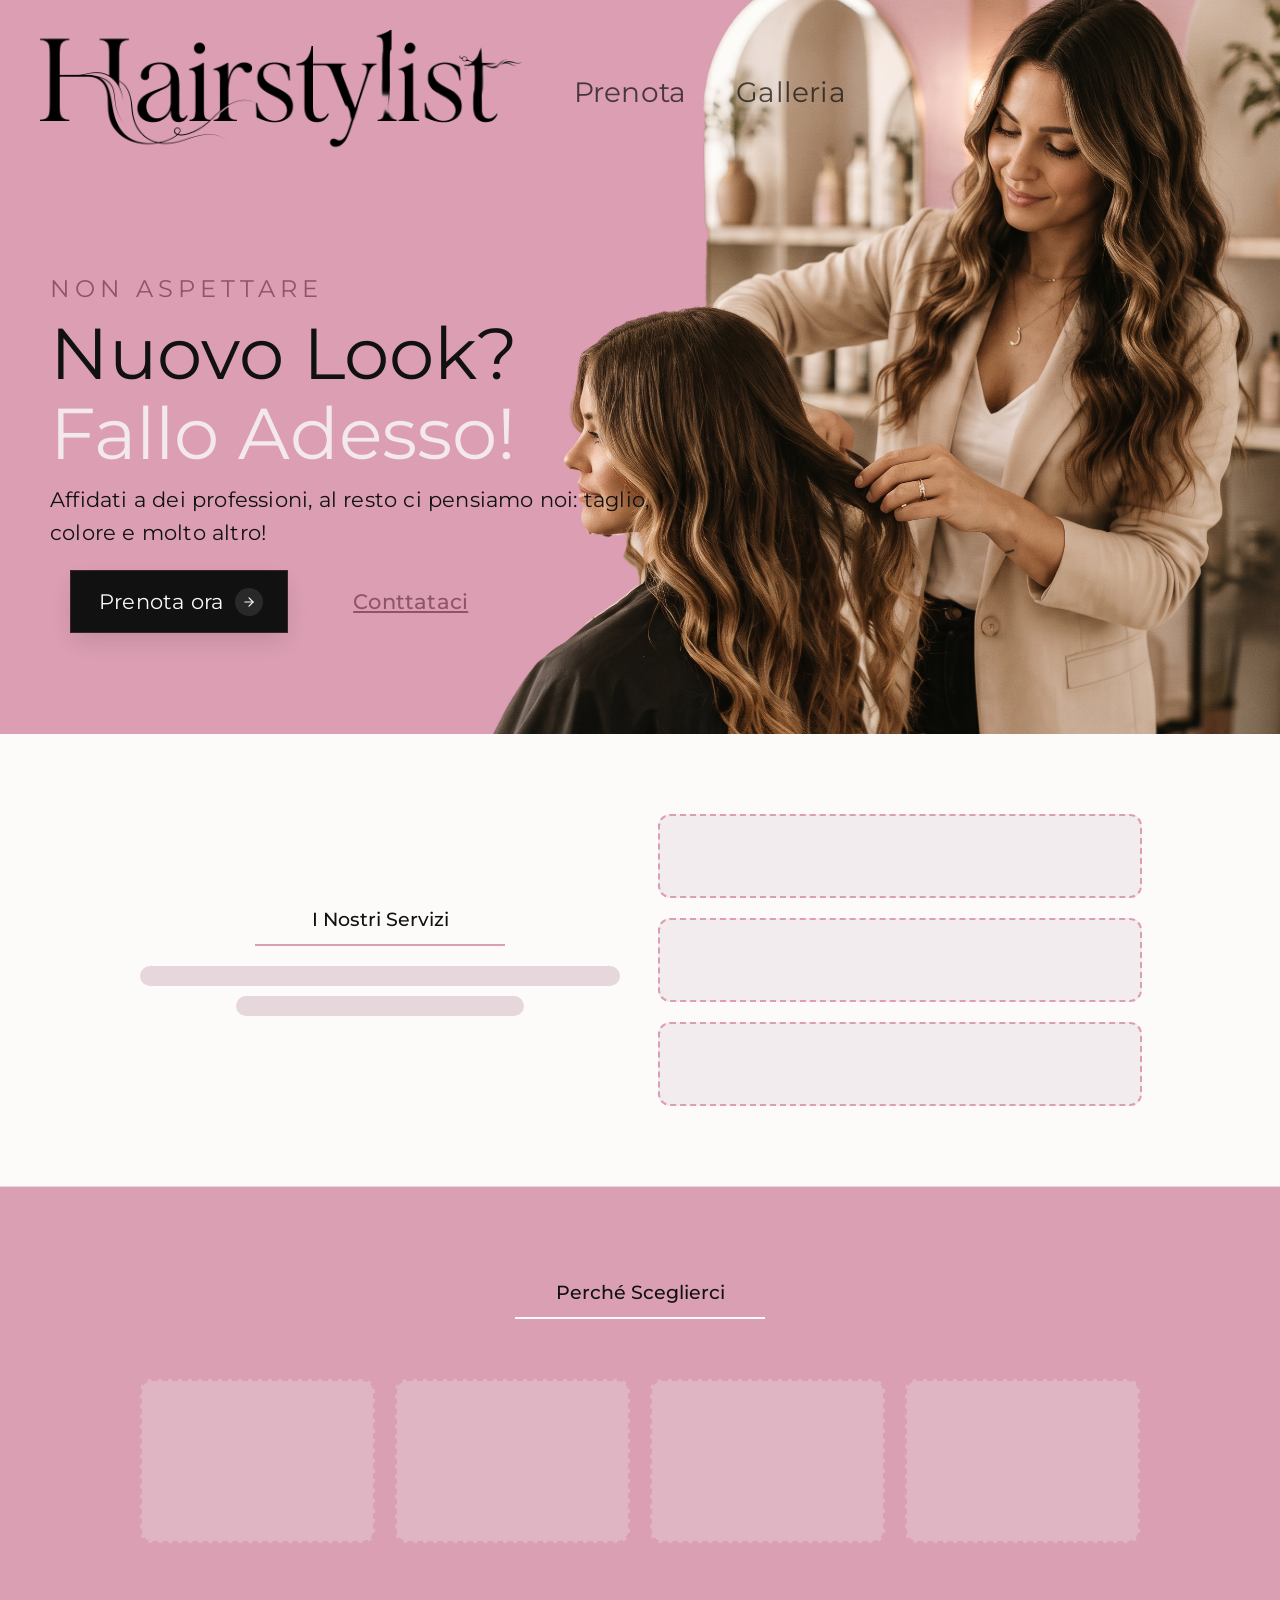
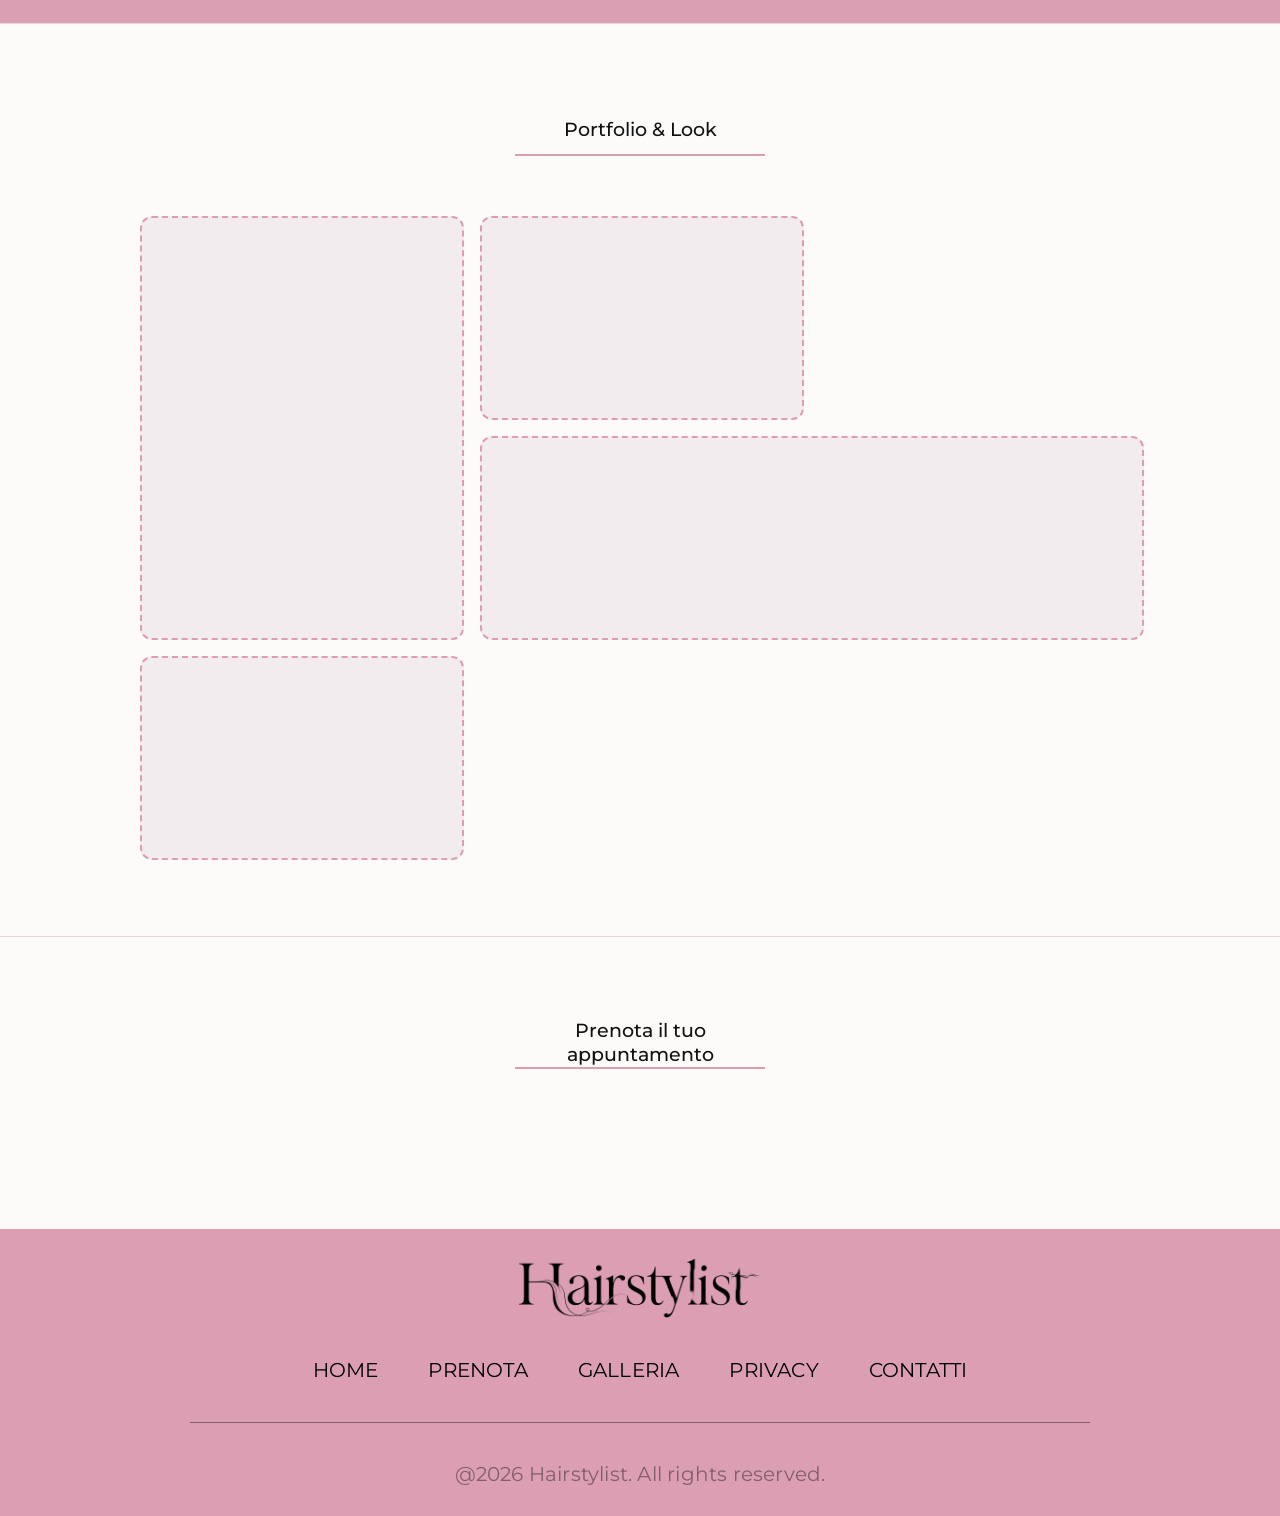
==== index.html @ df209870 "first commit" ====
<!doctype html>
<html lang="en">

<head>
  <meta charset="UTF-8" />
  <meta name="viewport" content="width=device-width, initial-scale=1.0" />

  <link rel="stylesheet" href="/css/base.css" />
  <link rel="stylesheet" href="/css/shared.css" />
  <link rel="stylesheet" href="/css/home.css" />

  <style>
    @import url("https://fonts.googleapis.com/css2?family=Montserrat:ital,wght@0,100..900;1,100..900&display=swap");
  </style>

  <script src="/script/components-loader.js"></script>
  <script src="/script/base.js"></script>

  <title>Haristylist - Home</title>
</head>

<body class="flex column">
  <div id="navbar"></div>

  <div class="flex column hero-image">
    <img src="/img/hero.png" alt="" />
  </div>

  <div class="flex row hero">
    <div class="flex column left">
      <h6>NON ASPETTARE</h6>
      <h1>Nuovo Look?</br><span>Fallo Adesso!</span></h1>
      <p>Affidati a dei professioni, al resto ci pensiamo noi: taglio, colore e molto altro!</p>
      <div class="flex row btn-container">
        <a href="#prenota" class="cta-btn-fancy">
          <p class="white">Prenota ora</p>
          <div class="cta-icon-wrapper">
            <svg class="cta-arrow" viewBox="0 0 24 24" fill="none" stroke="currentColor" stroke-width="2"
              stroke-linecap="round" stroke-linejoin="round">
              <line x1="5" y1="12" x2="19" y2="12"></line>
              <polyline points="12 5 19 12 12 19"></polyline>
            </svg>
          </div>
        </a>
        <a href="#contatti" class="cta-btn-secondary">
          <p class="bold soft">Conttataci</p>
        </a>
      </div>
    </div>
  </div>

  <!-- SKELETON 1: Sezione Servizi (Testo a destra, Listino a sinistra) -->
<div class="skeleton-section bg-avorio flex column">
  <div class="skeleton-container flex wrap">
    <div class="skeleton-col flex column">
      <div class="skeleton-item title-ph center">I Nostri Servizi</div>
      <div class="skeleton-item text-ph"></div>
      <div class="skeleton-item text-ph short"></div>
    </div>
    <div class="skeleton-col flex column gap-20">
      <div class="skeleton-item box-ph"></div>
      <div class="skeleton-item box-ph"></div>
      <div class="skeleton-item box-ph"></div>
    </div>
  </div>
</div>

<!-- SKELETON 2: Sezione Punti di Forza (4 Card) -->
<div class="skeleton-section bg-rosa flex column">
  <div class="skeleton-item title-ph center" style="border-bottom: 2px solid #fcfbfa;">Perché Sceglierci</div>
  <div class="skeleton-container grid-4">
    <div class="skeleton-item card-ph"></div>
    <div class="skeleton-item card-ph"></div>
    <div class="skeleton-item card-ph"></div>
    <div class="skeleton-item card-ph"></div>
  </div>
</div>

<!-- SKELETON 3: Sezione Galleria (Griglia Immagini) -->
<div class="skeleton-section bg-avorio flex column">
  <div class="skeleton-item title-ph center">Portfolio & Look</div>
  <div class="skeleton-container gallery-grid">
    <div class="skeleton-item img-ph tall"></div>
    <div class="skeleton-item img-ph"></div>
    <div class="skeleton-item img-ph wide"></div>
    <div class="skeleton-item img-ph"></div>
  </div>
</div>

<!-- SEZIONE PRENOTAZIONE (Koalendar) -->
<div class="booking-section flex column" id="prenota">
  <div class="skeleton-item title-ph center">Prenota il tuo appuntamento</div>
  <div class="flex column koelendar">
    <!-- Koalendar Inline Embed Start -->
    <div id="inline-widget-incontra-libe"></div>
    <script>window.Koalendar = window.Koalendar || function () { (Koalendar.props = Koalendar.props || []).push(arguments) };</script>
    <script async src="https://koalendar.com/assets/widget.js"></script>
    <script>Koalendar('inline', { "url": "https://koalendar.com/e/incontra-libe", "selector": "#inline-widget-incontra-libe" });</script>
    <!-- Koalendar Inline Embed End -->
  </div>
</div>


  <div id="footer"></div>
</body>

</html>
---- css/base.css ----
/* ==========================================================================
   Typography & Base Element Styles
   ========================================================================== */

h1 {
  font-family: 'Montserrat', sans-serif;
  font-style: normal;
  font-weight: 400;
  font-size: 72px;
  line-height: 80px;
  color: #111111;
}

h2 {
  font-family: 'Montserrat', sans-serif;
  font-style: normal;
  font-weight: 400;
  font-size: 20px;
  line-height: 23px;
  letter-spacing: 0.2px;
  text-align: center;
}

h2.transparent {
  color: rgba(0, 0, 0, 0.4);
}

h5 {
  font-family: 'Montserrat', sans-serif;
  font-style: normal;
  font-weight: 400;
  font-size: 28px;
  line-height: 33px;
  letter-spacing: 0.2px;
  color: #111111bb;
}

h6 {
  font-family: 'Montserrat', sans-serif;
  font-style: normal;
  font-weight: 400;
  font-size: 24px;
  line-height: 28px;
  letter-spacing: 5px;
  color: #8e5568;
}

p {
  font-family: 'Montserrat', sans-serif;
  font-style: normal;
  font-weight: 400;
  font-size: 21px;
  line-height: 160%;
  letter-spacing: 0.2px;
  color: #111111;
}

p.white {
  color: #fcfbfa;
}

p.bold {
  font-weight: 500;
  text-indent: 15px;
}

p.soft {
  color: #8e5568;
}

a {
  text-decoration: none;
  padding: 0;
  margin: 0;
}

a,
a:visited,
a:hover,
a:active {
  color: inherit;
}
---- css/shared.css ----
/* ==========================================================================
   Global Reset & Layout Primitives
   ========================================================================== */

* {
  margin: 0;
  padding: 0;
}

html {
  scroll-behavior: smooth;
}

html,
body {
  overflow-x: hidden;
}

.flex {
  display: flex;
  align-items: center;
  justify-content: center;
}

.row {
  flex-direction: row;
}

.column {
  flex-direction: column;
}

/* ==========================================================================
   Buttons & Call to Action
   ========================================================================== */

.cta-btn-fancy {
  display: inline-flex;
  align-items: center;
  gap: 12px;
  background-color: #111111;
  color: #fcfbfa;
  padding: 14px 24px 14px 28px;
  text-decoration: none;
  font-family: 'Plus Jakarta Sans', sans-serif;
  font-size: 0.95rem;
  font-weight: 500;
  letter-spacing: -0.01em;
  box-shadow: 0 10px 25px -5px rgba(17, 17, 17, 0.15);
  transition: all 0.35s cubic-bezier(0.16, 1, 0.3, 1);
  border: 1px solid rgba(142, 85, 104, 0.3);
  position: relative;
  overflow: hidden;
}

.cta-btn-fancy:hover {
  background-color: #8e5568;
  border-color: #8e5568;
  transform: translateY(-2px);
  box-shadow: 0 14px 30px -5px rgba(142, 85, 104, 0.3);
  color: #ffffff;
}

.cta-icon-wrapper {
  width: 28px;
  height: 28px;
  background-color: rgba(255, 255, 255, 0.1);
  border-radius: 50%;
  display: flex;
  align-items: center;
  justify-content: center;
  transition: transform 0.3s ease;
}

.cta-arrow {
  width: 14px;
  height: 14px;
  stroke: currentColor;
  transition: transform 0.3s ease;
}

.cta-btn-fancy:hover .cta-icon-wrapper {
  background-color: rgba(255, 255, 255, 0.2);
  transform: translateX(3px);
}

.cta-btn-secondary {
  text-decoration: underline #8e5568;
}

/* ==========================================================================
   Navbar
   ========================================================================== */

#navbar {
  width: 100%;
  padding: 30px 40px;
  box-sizing: border-box;

  div {
    justify-content: flex-start;
    gap: 50px;

    a {
      gap: 30px;
    }

    .logo:hover {
      animation: none;
      opacity: 1;
    }

    a:hover {
      animation: nav-lift 0.4s ease;
      opacity: 0.6;
    }

    img {
      height: 120px;
    }
  }
}

/* ==========================================================================
   Footer
   ========================================================================== */

#footer {
  width: 100%;
  padding: 30px 40px;
  box-sizing: border-box;

  .line {
    width: 900px;
    height: 1px;
    background: rgba(0, 0, 0, 0.4);
  }

  div {
    gap: 40px;

    img {
      height: 60px;
    }
  }

  div div {
    gap: 50px;
  }
}

/* ==========================================================================
   Responsive Styles for Navbar & Footer
   ========================================================================== */

@media (max-width: 1024px) {
  #navbar {
    padding: 24px 28px;
  }

  #footer {
    padding: 24px 28px;

    .line {
      width: min(900px, 100%);
    }
  }
}

@media (max-width: 700px) {
  #navbar {
    padding: 20px;

    .logo {
      font-size: 36px;
      line-height: 42px;
    }

    img {
      width: 26px;
      height: 26px;
    }
  }

  #footer {
    padding: 20px;
    gap: 24px;

    div {
      gap: 16px;
      flex-wrap: wrap;
    }

    div div {
      gap: 16px;
      flex-wrap: wrap;
    }

    h2 {
      font-size: 14px;
      line-height: 18px;
    }
  }
}

/* ==========================================================================
   Side Menu Drawer
   ========================================================================== */

.site-navbar {
  width: 100%;
}

.navbar-spacer {
  width: 30px;
  height: 30px;
  display: block;
}

.menu-button {
  width: 30px;
  height: 30px;
  padding: 0;
  border: 0;
  background: transparent;
  display: flex;
  align-items: center;
  justify-content: center;
  cursor: pointer;
}

.menu-icon {
  width: 30px;
  height: 30px;
  display: block;
}

#menu-overlay {
  position: fixed;
  inset: 0;
  z-index: 1000;
  background: rgba(0, 0, 0, 0.08);
  opacity: 0;
  visibility: hidden;
  pointer-events: none;
  transition:
    opacity 0.28s ease,
    visibility 0.28s ease;
}

#menu-overlay.open {
  opacity: 1;
  visibility: visible;
  pointer-events: auto;
}

#side-menu {
  position: fixed;
  top: 0;
  left: 0;
  z-index: 1001;

  width: 270px;
  height: 100vh;
  box-sizing: border-box;
  padding: 26px 30px 30px;

  background: #ffffff;
  border-right: 1px solid rgba(0, 0, 0, 0.18);

  display: flex;
  flex-direction: column;

  transform: translateX(-100%);
  transition: transform 0.3s ease;
}

#side-menu.open {
  transform: translateX(0);
}

.side-menu-header {
  display: flex;
  align-items: center;
  justify-content: space-between;
  margin-bottom: 24px;

  font-family: "SansSerif";
  font-size: 22px;
  line-height: 28px;
  color: #000000;
}

#menu-close {
  width: 30px;
  height: 30px;
  padding: 0;
  border: 0;
  background: transparent;
  display: flex;
  align-items: center;
  justify-content: center;
  cursor: pointer;

  font-family: Arial, sans-serif;
  font-size: 30px;
  font-weight: 300;
  line-height: 30px;
  color: rgba(0, 0, 0, 0.65);
}

.side-menu-links {
  display: flex;
  flex-direction: column;
}

.side-menu-links a {
  display: block;
  padding: 13px 0;
  border-top: 1px solid rgba(0, 0, 0, 0.14);

  font-family: "SansSerif";
  font-size: 18px;
  line-height: 26px;
  color: #000000;
}

.side-menu-links a:last-child {
  border-bottom: 1px solid rgba(0, 0, 0, 0.14);
}

.side-menu-links a:hover {
  opacity: 0.6;
}

.side-menu-social {
  margin-top: auto;
  display: flex;
  align-items: center;
  gap: 18px;
}

.side-menu-social a {
  display: flex;
  align-items: center;
  justify-content: center;

  width: 22px;
  height: 22px;

  font-family: Arial, sans-serif;
  font-size: 20px;
  line-height: 22px;
  color: rgba(0, 0, 0, 0.65);
}

.side-menu-social a:hover {
  color: #000000;
}

body.menu-open {
  overflow: hidden;
}

@media (max-width: 700px) {
  #side-menu {
    width: 82vw;
    max-width: 320px;
    padding: 24px 20px 22px;
  }

  .side-menu-header {
    font-size: 21px;
    margin-bottom: 22px;
  }

  .side-menu-links a {
    padding: 12px 0;
    font-size: 17px;
  }
}

@media (max-width: 420px) {
  #side-menu {
    width: 88vw;
  }
}

/* ==========================================================================
   Animations
   ========================================================================== */

@keyframes nav-lift {
  0% {
    transform: translateY(0);
  }

  50% {
    transform: translateY(-3px);
  }

  100% {
    transform: translateY(0);
  }
}
---- css/home.css ----
/* ==========================================================================
   Home Page Styles
   ========================================================================== */

body {
  background-color: #db9eb3;
}

/* --- Hero Section --- */
.hero {
  width: 100%;
  height: 550px;
  max-width: 1400px;
  justify-content: flex-start;
  padding: 0 50px;
  box-sizing: border-box;
}

.hero .left {
  align-items: flex-start;
  max-width: 600px;
  gap: 10px;

  span {
    color: #f3e8ec;
  }
}

.hero .btn-container {
  padding: 10px 20px;
  gap: 50px;
}

.hero-image {
  height: 800px;
  width: 100%;
  position: absolute;
  left: 120px;
  top: 0;
  z-index: -2;

  img {
    position: absolute;
    top: 0;
    right: 0;
    height: 100%;
    object-fit: cover;
    overflow: hidden;
  }
}

/* --- Utilities & Section Backgrounds --- */
.wrap {
  flex-wrap: wrap;
}

.gap-20 {
  gap: 20px;
}

.center {
  text-align: center;
  margin: 0 auto;
}

.bg-avorio {
  background-color: #fcfbfa;
}

.bg-rosa {
  background-color: rgba(219, 158, 179, 0.15);
}

/* --- Skeleton Wireframe / Placeholders --- */
.skeleton-section {
  width: 100%;
  padding: 80px 20px;
  border-bottom: 1px solid #e6d7dc;
}

.skeleton-container {
  width: 100%;
  max-width: 1000px;
  gap: 40px;
}

.skeleton-col {
  flex: 1;
  min-width: 300px;
}

.grid-4 {
  display: grid;
  grid-template-columns: repeat(auto-fit, minmax(200px, 1fr));
  gap: 20px;
  width: 100%;
  margin-top: 40px;
}

.gallery-grid {
  display: grid;
  grid-template-columns: repeat(3, 1fr);
  grid-auto-rows: 200px;
  gap: 20px;
  width: 100%;
  margin-top: 40px;
}

.skeleton-item {
  background-color: rgba(230, 215, 220, 0.4);
  border: 2px dashed #db9eb3;
  border-radius: 12px;
  color: #8e5568;
  font-family: 'Montserrat', sans-serif;
  font-weight: 500;
  display: flex;
  align-items: center;
  justify-content: center;
}

.title-ph {
  height: 50px;
  width: 250px;
  font-size: 1.2rem;
  background-color: transparent;
  border: none;
  border-bottom: 2px solid #db9eb3;
  border-radius: 0;
  justify-content: flex-start;
  margin-bottom: 20px;
  color: #111111;
}

.title-ph.center {
  justify-content: center;
}

.text-ph {
  height: 20px;
  width: 100%;
  margin-bottom: 10px;
  border: none;
  background-color: #e6d7dc;
}

.text-ph.short {
  width: 60%;
}

.box-ph {
  height: 80px;
  width: 100%;
  font-size: 1.1rem;
}

.card-ph {
  height: 160px;
  font-size: 1rem;
  flex-direction: column;
}

.img-ph {
  width: 100%;
  height: 100%;
}

.img-ph.tall {
  grid-row: span 2;
}

.img-ph.wide {
  grid-column: span 2;
}

/* --- Booking / Koalendar Section --- */
.booking-section {
  width: 100%;
  padding: 80px 20px 120px;
  background-color: #fcfbfa;
  gap: 20px;
}

.koelendar {
  max-width: 1000px;
  width: 100%;
}

#inline-widget-incontra-libe {
  width: 100%;

  iframe {
    box-shadow: 0 0 20px #11111111;
    border-radius: 12px;
  }
}
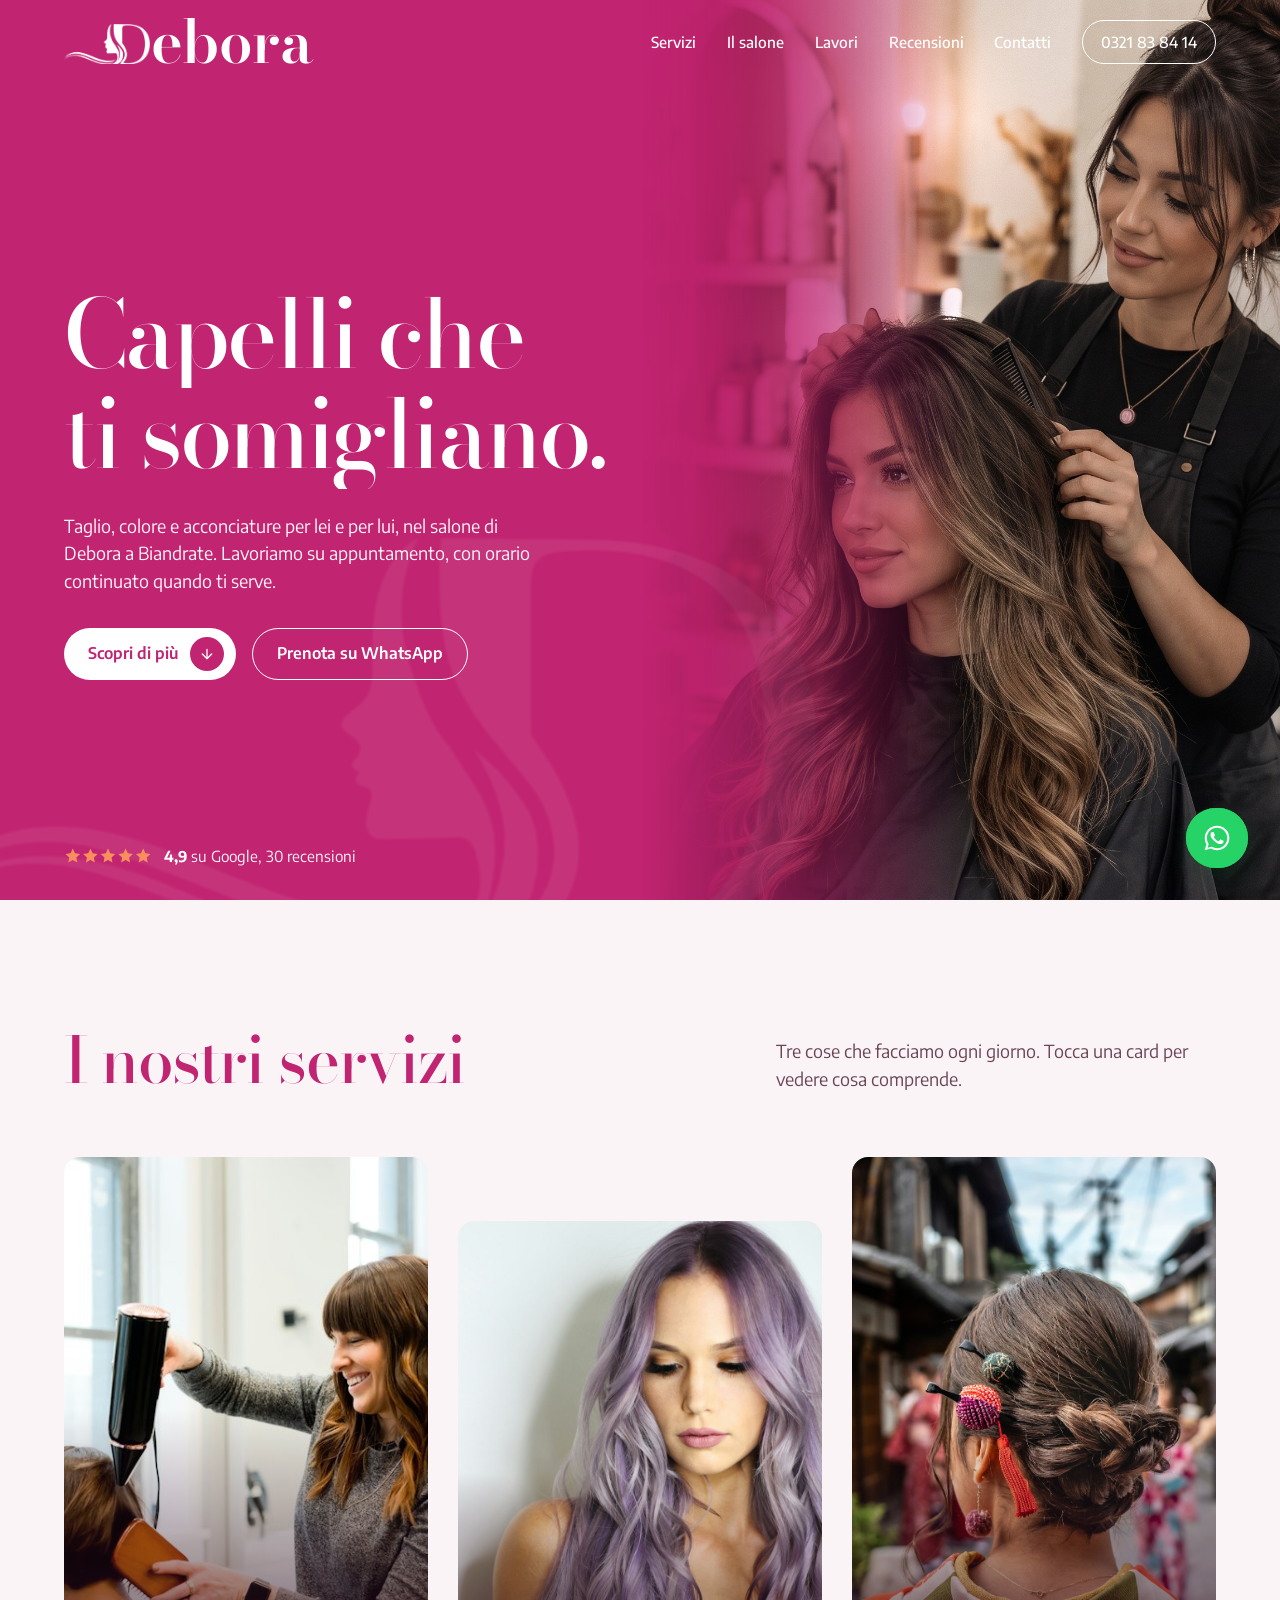
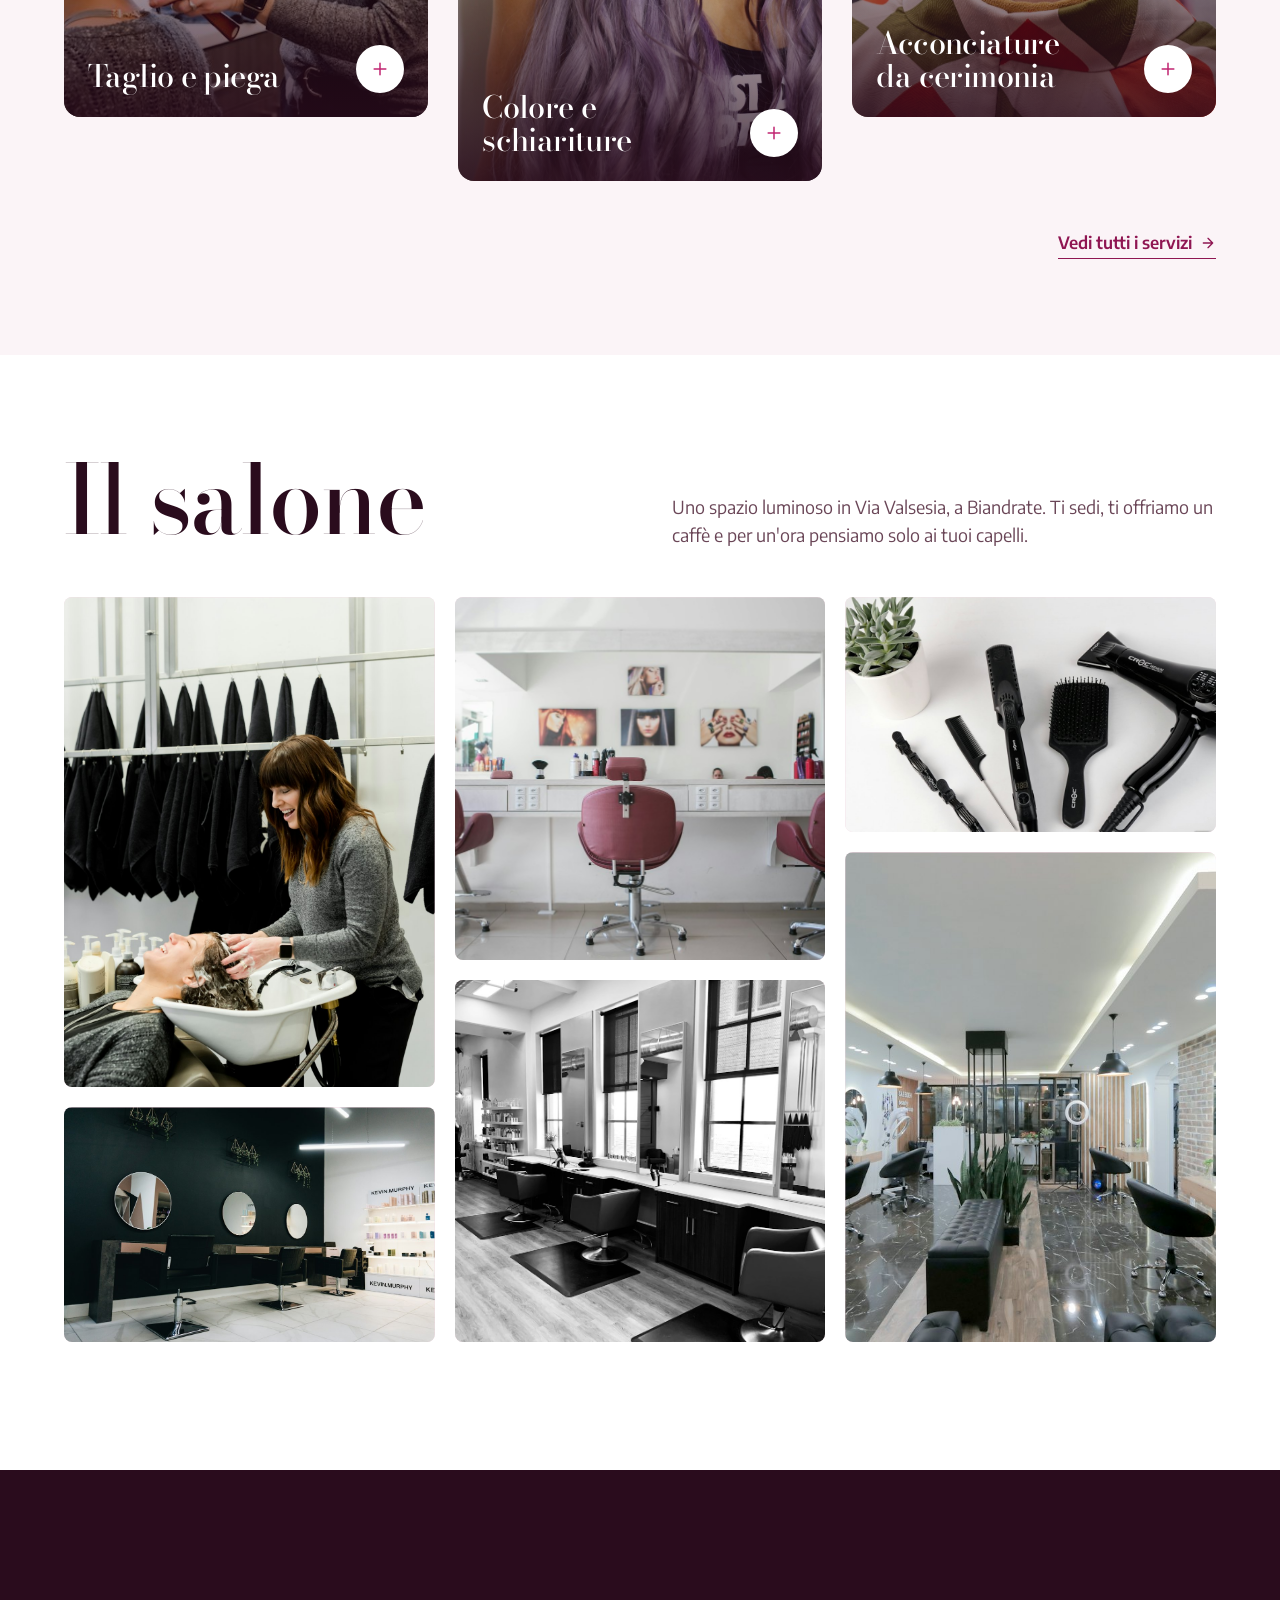
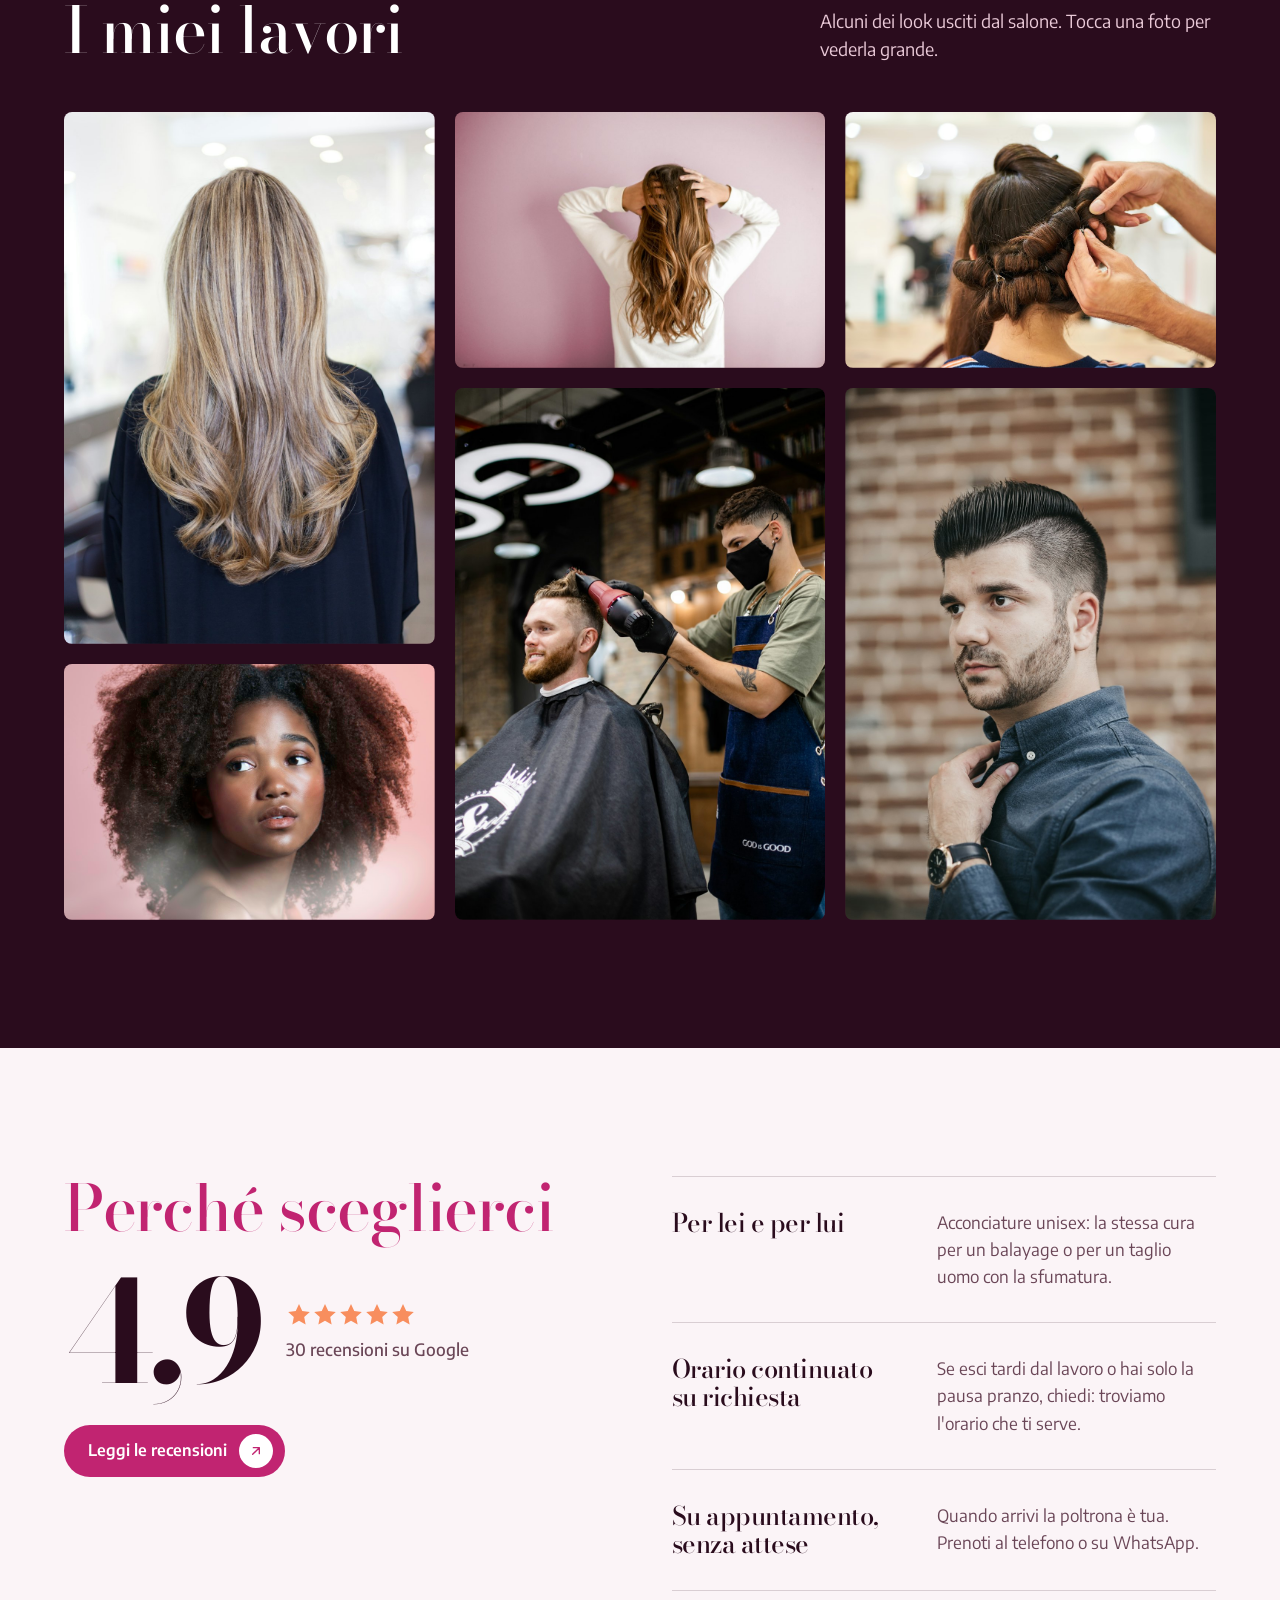
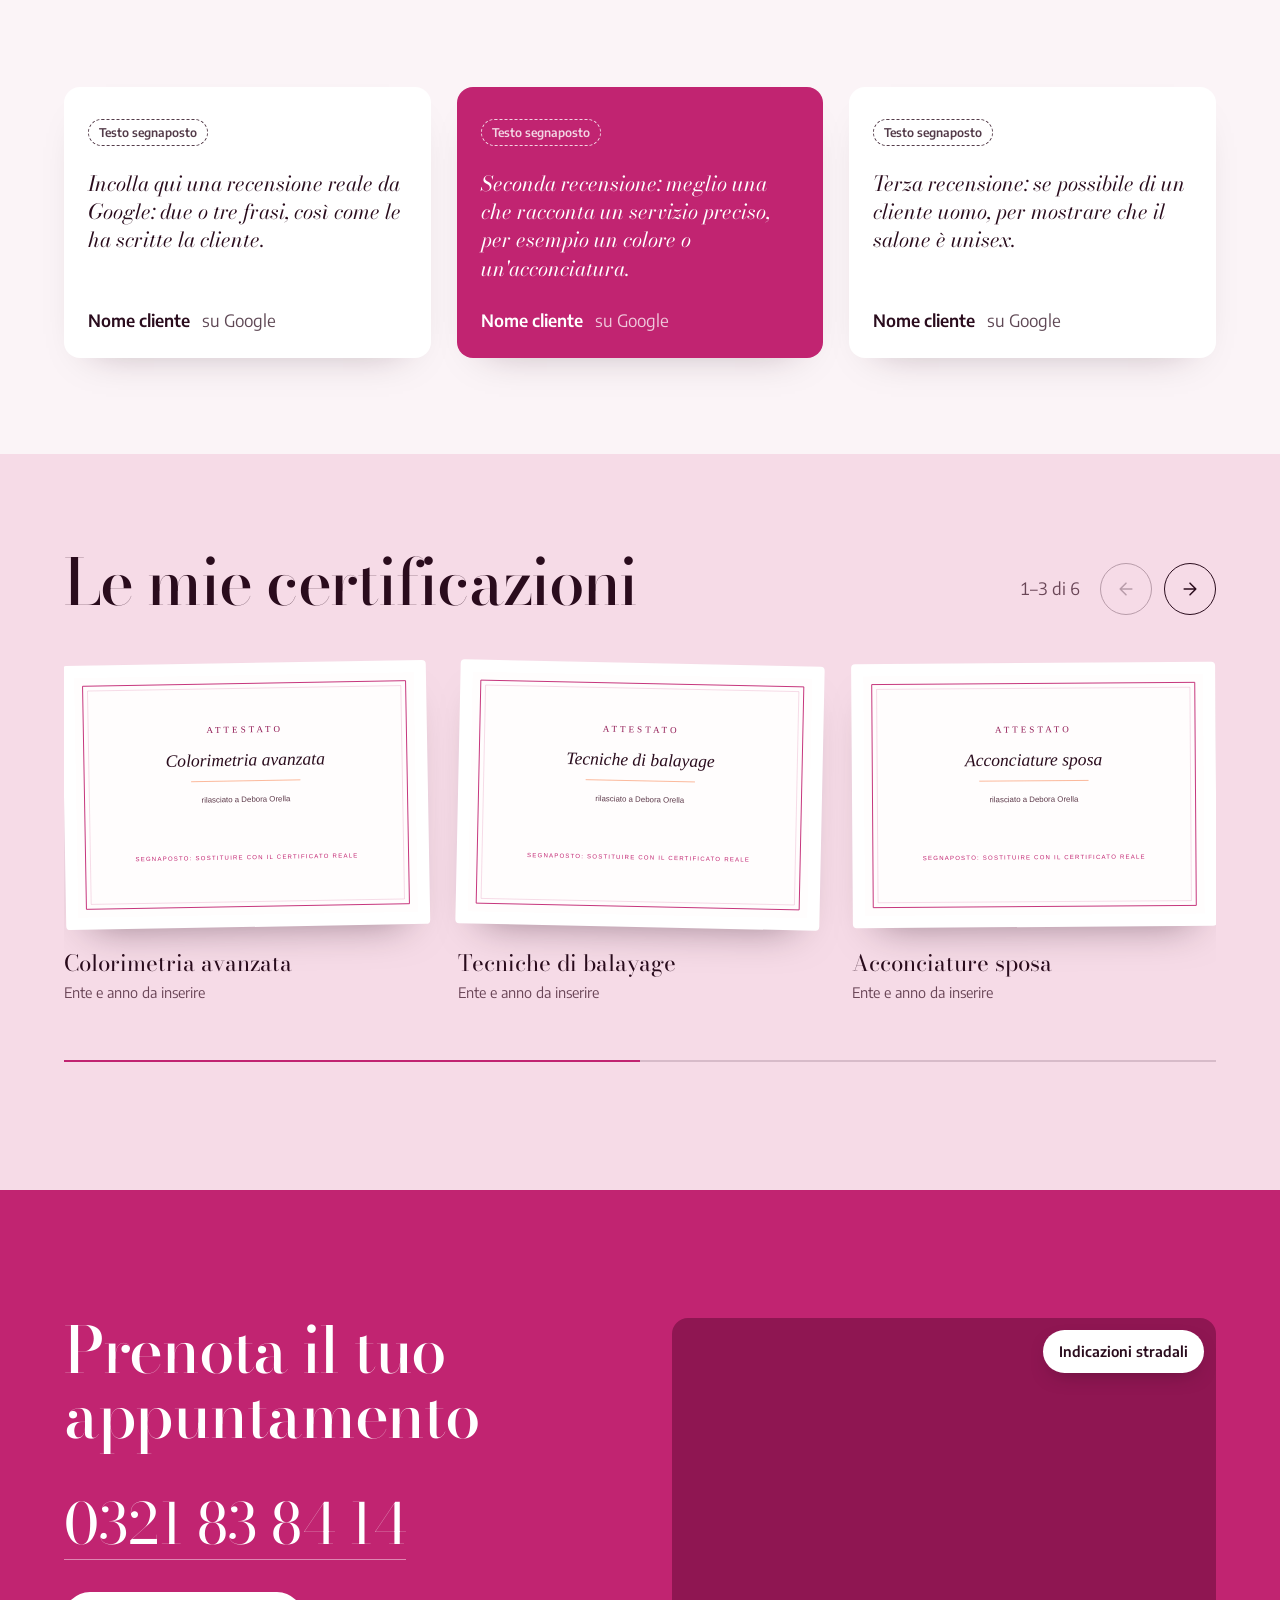
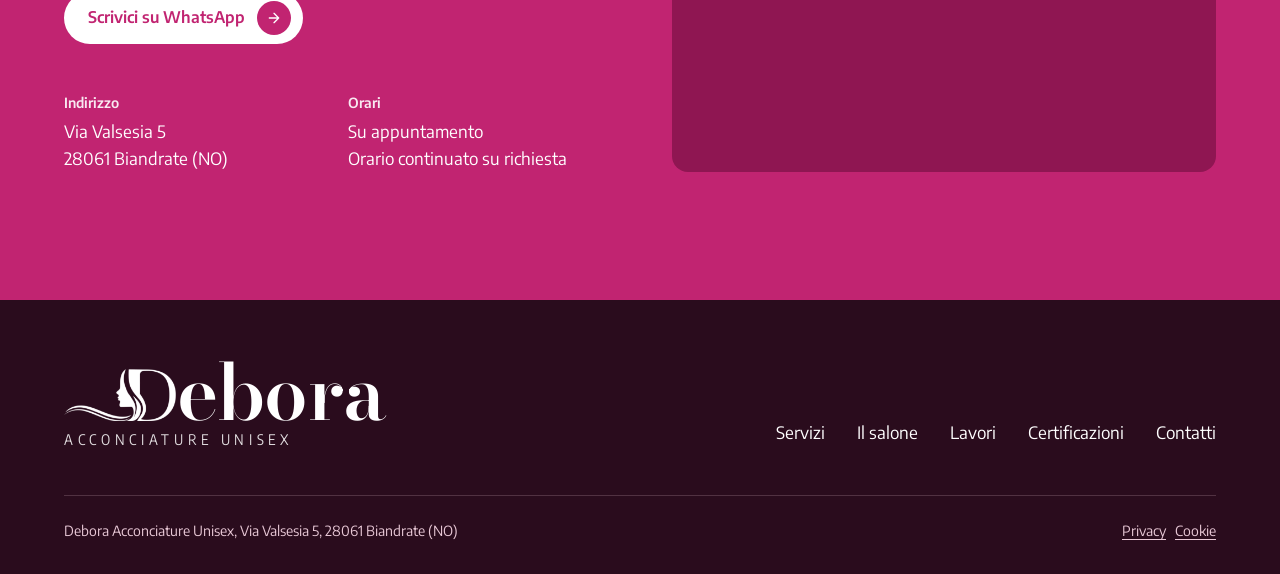
==== commit e195aab5: "1° versione design" ====
--- a/index.html
+++ b/index.html
@@ -1,107 +1,504 @@
 <!doctype html>
-<html lang="en">
+<html lang="it">
 
 <head>
   <meta charset="UTF-8" />
   <meta name="viewport" content="width=device-width, initial-scale=1.0" />
+  <title>Debora Acconciature Unisex, parrucchiera a Biandrate</title>
+  <meta name="description"
+    content="Taglio, colore e acconciature per lei e per lui a Biandrate (NO). Su appuntamento, orario continuato su richiesta. Tel. 0321 83 84 14." />
+  <meta name="theme-color" content="#c12471" />
+
+  <link rel="preconnect" href="https://fonts.googleapis.com" />
+  <link rel="preconnect" href="https://fonts.gstatic.com" crossorigin />
+  <link
+    href="https://fonts.googleapis.com/css2?family=Bodoni+Moda:ital,opsz,wght@0,6..96,400..800;1,6..96,400..800&family=Encode+Sans:wdth,wght@75..100,400..700&display=swap"
+    rel="stylesheet" />
 
   <link rel="stylesheet" href="/css/base.css" />
   <link rel="stylesheet" href="/css/shared.css" />
   <link rel="stylesheet" href="/css/home.css" />
 
-  <style>
-    @import url("https://fonts.googleapis.com/css2?family=Montserrat:ital,wght@0,100..900;1,100..900&display=swap");
-  </style>
-
   <script src="/script/components-loader.js"></script>
   <script src="/script/base.js"></script>
-
-  <title>Haristylist - Home</title>
 </head>
 
-<body class="flex column">
+<body data-page="home">
+  <a class="skip-link" href="#main">Vai al contenuto</a>
   <div id="navbar"></div>
 
-  <div class="flex column hero-image">
-    <img src="/img/hero.png" alt="" />
-  </div>
-
-  <div class="flex row hero">
-    <div class="flex column left">
-      <h6>NON ASPETTARE</h6>
-      <h1>Nuovo Look?</br><span>Fallo Adesso!</span></h1>
-      <p>Affidati a dei professioni, al resto ci pensiamo noi: taglio, colore e molto altro!</p>
-      <div class="flex row btn-container">
-        <a href="#prenota" class="cta-btn-fancy">
-          <p class="white">Prenota ora</p>
-          <div class="cta-icon-wrapper">
-            <svg class="cta-arrow" viewBox="0 0 24 24" fill="none" stroke="currentColor" stroke-width="2"
-              stroke-linecap="round" stroke-linejoin="round">
-              <line x1="5" y1="12" x2="19" y2="12"></line>
-              <polyline points="12 5 19 12 12 19"></polyline>
+  <main id="main">
+
+    <!-- HERO -->
+    <section class="hero" aria-labelledby="hero-title">
+      <span class="hero-watermark" aria-hidden="true"></span>
+      <div class="hero-photo">
+        <img src="/img/hero.jpg" alt="Una parrucchiera sistema i capelli lunghi e mossi di una cliente in salone"
+          width="2752" height="1536" fetchpriority="high" />
+      </div>
+
+      <div class="wrap hero-inner">
+        <div class="hero-copy">
+          <h1 id="hero-title">
+            <span class="line"><span>Capelli che</span></span>
+            <span class="line"><span>ti somigliano.</span></span>
+          </h1>
+          <p class="lede hero-text">Taglio, colore e acconciature per lei e per lui, nel salone di Debora a Biandrate.
+            Lavoriamo su appuntamento, con orario continuato quando ti serve.</p>
+          <div class="hero-actions">
+            <a href="#servizi" class="btn btn-light">
+              Scopri di più
+              <span class="btn-icon"><svg viewBox="0 0 24 24" fill="none" stroke="currentColor" stroke-width="2"
+                  stroke-linecap="round" stroke-linejoin="round" aria-hidden="true">
+                  <path d="M12 5v14M5 12l7 7 7-7" />
+                </svg></span>
+            </a>
+            <a href="#contatti" class="btn btn-ghost" data-wa="Ciao Debora, vorrei prenotare un appuntamento.">Prenota
+              su WhatsApp</a>
+          </div>
+        </div>
+
+        <a class="hero-rating" href="#recensioni">
+          <span class="stars" aria-hidden="true">
+            <svg viewBox="0 0 100 20">
+              <use href="#star" x="0" width="20" height="20" />
+              <use href="#star" x="20" width="20" height="20" />
+              <use href="#star" x="40" width="20" height="20" />
+              <use href="#star" x="60" width="20" height="20" />
+              <use href="#star" x="80" width="20" height="20" />
             </svg>
+          </span>
+          <span><strong>4,9</strong> su Google, 30 recensioni</span>
+        </a>
+      </div>
+    </section>
+
+    <!-- SERVIZI -->
+    <section class="services" id="servizi" aria-labelledby="servizi-title">
+      <div class="wrap">
+        <div class="section-head">
+          <h2 id="servizi-title" data-reveal="rise">I nostri servizi</h2>
+          <p class="lede" data-reveal="rise" style="--d: .1s">Tre cose che facciamo ogni giorno. Tocca una card per
+            vedere cosa comprende.</p>
+        </div>
+
+        <div class="flip-grid">
+          <!-- Card 1 -->
+          <article class="flip-card" data-reveal="rise">
+            <div class="flip-inner">
+              <div class="flip-face flip-front">
+                <img src="/img/servizi/taglio.jpg" alt="Piega con phon e spazzola in salone" loading="lazy"
+                  width="900" height="601" />
+                <div class="flip-front-text">
+                  <h3>Taglio e piega</h3>
+                  <button class="flip-toggle" type="button" data-flip aria-label="Dettagli: Taglio e piega">
+                    <svg viewBox="0 0 24 24" fill="none" stroke="currentColor" stroke-width="1.8"
+                      stroke-linecap="round" aria-hidden="true">
+                      <path d="M12 5v14M5 12h14" />
+                    </svg>
+                  </button>
+                </div>
+              </div>
+              <div class="flip-face flip-back">
+                <h3>Taglio e piega</h3>
+                <p>Prima parliamo: come porti i capelli, quanto tempo hai la mattina, cosa non vuoi più vedere allo
+                  specchio. Poi si taglia.</p>
+                <ul>
+                  <li>Shampoo e trattamento</li>
+                  <li>Taglio su misura, donna e uomo</li>
+                  <li>Piega liscia, mossa o naturale</li>
+                </ul>
+                <div class="flip-back-actions">
+                  <a href="#contatti" class="btn btn-light"
+                    data-wa="Ciao Debora, vorrei prenotare taglio e piega.">Prenota <span class="btn-icon"><svg
+                        viewBox="0 0 24 24" fill="none" stroke="currentColor" stroke-width="2" stroke-linecap="round"
+                        stroke-linejoin="round" aria-hidden="true">
+                        <path d="M5 12h14M12 5l7 7-7 7" />
+                      </svg></span></a>
+                  <button class="flip-toggle" type="button" data-flip aria-label="Torna alla foto">
+                    <svg viewBox="0 0 24 24" fill="none" stroke="currentColor" stroke-width="1.8"
+                      stroke-linecap="round" aria-hidden="true">
+                      <path d="M6 6l12 12M18 6L6 18" />
+                    </svg>
+                  </button>
+                </div>
+              </div>
+            </div>
+          </article>
+
+          <!-- Card 2 -->
+          <article class="flip-card" data-reveal="rise" style="--d: .12s">
+            <div class="flip-inner">
+              <div class="flip-face flip-front">
+                <img src="/img/servizi/colore.jpg" alt="Capelli lunghi mossi con colore lilla" loading="lazy"
+                  width="900" height="1350" />
+                <div class="flip-front-text">
+                  <h3>Colore e schiariture</h3>
+                  <button class="flip-toggle" type="button" data-flip aria-label="Dettagli: Colore e schiariture">
+                    <svg viewBox="0 0 24 24" fill="none" stroke="currentColor" stroke-width="1.8"
+                      stroke-linecap="round" aria-hidden="true">
+                      <path d="M12 5v14M5 12h14" />
+                    </svg>
+                  </button>
+                </div>
+              </div>
+              <div class="flip-face flip-back">
+                <h3>Colore e schiariture</h3>
+                <p>Dal ritocco della ricrescita al balayage: la tonalità la scegliamo insieme, allo specchio, guardando
+                  la tua pelle e i tuoi occhi.</p>
+                <ul>
+                  <li>Colore pieno e ritocco radici</li>
+                  <li>Balayage e colpi di sole</li>
+                  <li>Tonalizzante e gloss</li>
+                </ul>
+                <div class="flip-back-actions">
+                  <a href="#contatti" class="btn btn-light"
+                    data-wa="Ciao Debora, vorrei prenotare un servizio colore.">Prenota <span class="btn-icon"><svg
+                        viewBox="0 0 24 24" fill="none" stroke="currentColor" stroke-width="2" stroke-linecap="round"
+                        stroke-linejoin="round" aria-hidden="true">
+                        <path d="M5 12h14M12 5l7 7-7 7" />
+                      </svg></span></a>
+                  <button class="flip-toggle" type="button" data-flip aria-label="Torna alla foto">
+                    <svg viewBox="0 0 24 24" fill="none" stroke="currentColor" stroke-width="1.8"
+                      stroke-linecap="round" aria-hidden="true">
+                      <path d="M6 6l12 12M18 6L6 18" />
+                    </svg>
+                  </button>
+                </div>
+              </div>
+            </div>
+          </article>
+
+          <!-- Card 3 -->
+          <article class="flip-card" data-reveal="rise" style="--d: .24s">
+            <div class="flip-inner">
+              <div class="flip-face flip-front">
+                <img src="/img/servizi/acconciature.jpg" alt="Raccolto intrecciato con fermagli colorati"
+                  loading="lazy" width="900" height="1350" />
+                <div class="flip-front-text">
+                  <h3>Acconciature da cerimonia</h3>
+                  <button class="flip-toggle" type="button" data-flip
+                    aria-label="Dettagli: Acconciature da cerimonia">
+                    <svg viewBox="0 0 24 24" fill="none" stroke="currentColor" stroke-width="1.8"
+                      stroke-linecap="round" aria-hidden="true">
+                      <path d="M12 5v14M5 12h14" />
+                    </svg>
+                  </button>
+                </div>
+              </div>
+              <div class="flip-face flip-back">
+                <h3>Acconciature da cerimonia</h3>
+                <p>Sposa, testimone, comunione o una serata importante. Su richiesta facciamo una prova prima, così il
+                  giorno stesso è già tutto deciso.</p>
+                <ul>
+                  <li>Prova acconciatura</li>
+                  <li>Raccolti e semiraccolti</li>
+                  <li>Onde e piega da evento</li>
+                </ul>
+                <div class="flip-back-actions">
+                  <a href="#contatti" class="btn btn-light"
+                    data-wa="Ciao Debora, vorrei informazioni per un'acconciatura da cerimonia.">Prenota <span
+                      class="btn-icon"><svg viewBox="0 0 24 24" fill="none" stroke="currentColor" stroke-width="2"
+                        stroke-linecap="round" stroke-linejoin="round" aria-hidden="true">
+                        <path d="M5 12h14M12 5l7 7-7 7" />
+                      </svg></span></a>
+                  <button class="flip-toggle" type="button" data-flip aria-label="Torna alla foto">
+                    <svg viewBox="0 0 24 24" fill="none" stroke="currentColor" stroke-width="1.8"
+                      stroke-linecap="round" aria-hidden="true">
+                      <path d="M6 6l12 12M18 6L6 18" />
+                    </svg>
+                  </button>
+                </div>
+              </div>
+            </div>
+          </article>
+        </div>
+
+        <div class="services-more">
+          <a class="link-arrow" href="/servizi.html">Vedi tutti i servizi <svg viewBox="0 0 24 24" fill="none"
+              stroke="currentColor" stroke-width="2" stroke-linecap="round" stroke-linejoin="round"
+              aria-hidden="true">
+              <path d="M5 12h14M12 5l7 7-7 7" />
+            </svg></a>
+        </div>
+      </div>
+    </section>
+
+    <!-- IL SALONE (foto provvisorie da Unsplash: sostituire con foto reali del salone) -->
+    <section class="salon" id="salone" aria-labelledby="salone-title">
+      <div class="wrap">
+        <div class="salon-head">
+          <h2 id="salone-title" data-reveal="rise">Il salone</h2>
+          <div class="salon-intro" data-reveal="rise" style="--d: .1s">
+            <p class="lede">Uno spazio luminoso in Via Valsesia, a Biandrate. Ti sedi, ti offriamo un caffè e per
+              un'ora pensiamo solo ai tuoi capelli.</p>
           </div>
-        </a>
-        <a href="#contatti" class="cta-btn-secondary">
-          <p class="bold soft">Conttataci</p>
-        </a>
-      </div>
-    </div>
-  </div>
-
-  <!-- SKELETON 1: Sezione Servizi (Testo a destra, Listino a sinistra) -->
-<div class="skeleton-section bg-avorio flex column">
-  <div class="skeleton-container flex wrap">
-    <div class="skeleton-col flex column">
-      <div class="skeleton-item title-ph center">I Nostri Servizi</div>
-      <div class="skeleton-item text-ph"></div>
-      <div class="skeleton-item text-ph short"></div>
-    </div>
-    <div class="skeleton-col flex column gap-20">
-      <div class="skeleton-item box-ph"></div>
-      <div class="skeleton-item box-ph"></div>
-      <div class="skeleton-item box-ph"></div>
-    </div>
-  </div>
-</div>
-
-<!-- SKELETON 2: Sezione Punti di Forza (4 Card) -->
-<div class="skeleton-section bg-rosa flex column">
-  <div class="skeleton-item title-ph center" style="border-bottom: 2px solid #fcfbfa;">Perché Sceglierci</div>
-  <div class="skeleton-container grid-4">
-    <div class="skeleton-item card-ph"></div>
-    <div class="skeleton-item card-ph"></div>
-    <div class="skeleton-item card-ph"></div>
-    <div class="skeleton-item card-ph"></div>
-  </div>
-</div>
-
-<!-- SKELETON 3: Sezione Galleria (Griglia Immagini) -->
-<div class="skeleton-section bg-avorio flex column">
-  <div class="skeleton-item title-ph center">Portfolio & Look</div>
-  <div class="skeleton-container gallery-grid">
-    <div class="skeleton-item img-ph tall"></div>
-    <div class="skeleton-item img-ph"></div>
-    <div class="skeleton-item img-ph wide"></div>
-    <div class="skeleton-item img-ph"></div>
-  </div>
-</div>
-
-<!-- SEZIONE PRENOTAZIONE (Koalendar) -->
-<div class="booking-section flex column" id="prenota">
-  <div class="skeleton-item title-ph center">Prenota il tuo appuntamento</div>
-  <div class="flex column koelendar">
-    <!-- Koalendar Inline Embed Start -->
-    <div id="inline-widget-incontra-libe"></div>
-    <script>window.Koalendar = window.Koalendar || function () { (Koalendar.props = Koalendar.props || []).push(arguments) };</script>
-    <script async src="https://koalendar.com/assets/widget.js"></script>
-    <script>Koalendar('inline', { "url": "https://koalendar.com/e/incontra-libe", "selector": "#inline-widget-incontra-libe" });</script>
-    <!-- Koalendar Inline Embed End -->
-  </div>
-</div>
-
+        </div>
+
+        <div class="masonry">
+          <button class="tile" type="button" data-lightbox data-reveal="clip"><img src="/img/salone/salone-5.jpg"
+              alt="Postazione lavaggio con cliente" loading="lazy" width="1100" height="1648" /></button>
+          <button class="tile" type="button" data-lightbox data-reveal="clip" style="--d: .1s"><img
+              src="/img/salone/salone-1.jpg" alt="Postazioni con poltrone rosa e specchi" loading="lazy" width="1100"
+              height="733" /></button>
+          <button class="tile" type="button" data-lightbox data-reveal="clip" style="--d: .2s"><img
+              src="/img/salone/salone-6.jpg" alt="Spazzole, pettini e piastra sul banco di lavoro" loading="lazy"
+              width="1100" height="632" /></button>
+          <button class="tile" type="button" data-lightbox data-reveal="clip" style="--d: .05s"><img
+              src="/img/salone/salone-3.jpg" alt="Sala con specchi tondi e poltrone nere" loading="lazy" width="1100"
+              height="764" /></button>
+          <button class="tile" type="button" data-lightbox data-reveal="clip" style="--d: .15s"><img
+              src="/img/salone/salone-2.jpg" alt="Postazioni affacciate sulle finestre" loading="lazy" width="1100"
+              height="825" /></button>
+          <button class="tile" type="button" data-lightbox data-reveal="clip" style="--d: .25s"><img
+              src="/img/salone/salone-4.jpg" alt="Il salone visto dall'ingresso" loading="lazy" width="1100"
+              height="734" /></button>
+        </div>
+      </div>
+    </section>
+
+    <!-- I MIEI LAVORI (foto provvisorie da Unsplash: sostituire con i lavori di Debora) -->
+    <section class="works" id="lavori" aria-labelledby="lavori-title">
+      <div class="wrap">
+        <div class="works-head">
+          <h2 id="lavori-title" data-reveal="rise">I miei lavori</h2>
+          <p class="lede" data-reveal="rise" style="--d: .1s">Alcuni dei look usciti dal salone. Tocca una foto per
+            vederla grande.</p>
+        </div>
+
+        <div class="works-grid">
+          <button class="work work-tall" type="button" data-lightbox data-caption="Biondo caramello, onde morbide"
+            data-reveal="clip">
+            <img src="/img/lavori/lavoro-1.jpg" alt="Capelli lunghi biondi con onde morbide, vista da dietro"
+              loading="lazy" width="1000" height="1500" />
+            <span class="work-cap">Biondo caramello</span>
+          </button>
+          <button class="work" type="button" data-lightbox data-caption="Piega mossa su castano dorato"
+            data-reveal="clip" style="--d: .1s">
+            <img src="/img/lavori/lavoro-2.jpg" alt="Capelli castani mossi su sfondo rosa" loading="lazy" width="1000"
+              height="668" />
+            <span class="work-cap">Piega mossa</span>
+          </button>
+          <button class="work" type="button" data-lightbox data-caption="Raccolto con onde per cerimonia"
+            data-reveal="clip" style="--d: .2s">
+            <img src="/img/lavori/lavoro-3.jpg" alt="Raccolto in preparazione con onde fissate" loading="lazy"
+              width="1000" height="667" />
+            <span class="work-cap">Raccolto cerimonia</span>
+          </button>
+          <button class="work work-tall" type="button" data-lightbox data-caption="Taglio uomo, laterali corti"
+            data-reveal="clip" style="--d: .05s">
+            <img src="/img/lavori/lavoro-6.jpg" alt="Uomo con taglio corto ai lati durante la piega"
+              loading="lazy" width="1000" height="1500" />
+            <span class="work-cap">Taglio uomo</span>
+          </button>
+          <button class="work" type="button" data-lightbox data-caption="Ricci naturali definiti" data-reveal="clip"
+            style="--d: .15s">
+            <img src="/img/lavori/lavoro-5.jpg" alt="Ricci naturali voluminosi" loading="lazy" width="1000"
+              height="1000" />
+            <span class="work-cap">Ricci naturali</span>
+          </button>
+          <button class="work" type="button" data-lightbox data-caption="Pompadour con sfumatura" data-reveal="clip"
+            style="--d: .25s">
+            <img src="/img/lavori/lavoro-4.jpg" alt="Uomo con pompadour e sfumatura laterale" loading="lazy"
+              width="1000" height="1498" />
+            <span class="work-cap">Pompadour</span>
+          </button>
+        </div>
+      </div>
+    </section>
+
+    <!-- PERCHÉ SCEGLIERCI + RECENSIONI GOOGLE -->
+    <section class="why" id="recensioni" aria-labelledby="why-title">
+      <div class="wrap why-inner">
+        <div class="why-score" data-reveal="rise">
+          <h2 id="why-title">Perché sceglierci</h2>
+          <div class="score">
+            <span class="score-num">4,9</span>
+            <div class="score-meta">
+              <span class="stars stars-lg" aria-hidden="true">
+                <svg viewBox="0 0 100 20">
+                  <use href="#star" x="0" width="20" height="20" />
+                  <use href="#star" x="20" width="20" height="20" />
+                  <use href="#star" x="40" width="20" height="20" />
+                  <use href="#star" x="60" width="20" height="20" />
+                  <use href="#star" x="80" width="20" height="20" />
+                </svg>
+              </span>
+              <span>30 recensioni su Google</span>
+            </div>
+          </div>
+          <a class="btn btn-solid"
+            href="https://www.google.com/maps/search/?api=1&amp;query=Orella+Debora+Biandrate" target="_blank"
+            rel="noopener">Leggi le recensioni <span class="btn-icon"><svg viewBox="0 0 24 24" fill="none"
+                stroke="currentColor" stroke-width="2" stroke-linecap="round" stroke-linejoin="round"
+                aria-hidden="true">
+                <path d="M7 17L17 7M8 7h9v9" />
+              </svg></span></a>
+        </div>
+
+        <ul class="reasons">
+          <li data-reveal="rise">
+            <h3>Per lei e per lui</h3>
+            <p>Acconciature unisex: la stessa cura per un balayage o per un taglio uomo con la sfumatura.</p>
+          </li>
+          <li data-reveal="rise" style="--d: .08s">
+            <h3>Orario continuato su richiesta</h3>
+            <p>Se esci tardi dal lavoro o hai solo la pausa pranzo, chiedi: troviamo l'orario che ti serve.</p>
+          </li>
+          <li data-reveal="rise" style="--d: .16s">
+            <h3>Su appuntamento, senza attese</h3>
+            <p>Quando arrivi la poltrona è tua. Prenoti al telefono o su WhatsApp.</p>
+          </li>
+        </ul>
+      </div>
+
+      <!-- Recensioni: incollare qui il testo reale delle recensioni Google (nome + testo). -->
+      <div class="wrap">
+        <div class="reviews">
+          <figure class="review" data-reveal="rise">
+            <span class="review-flag">Testo segnaposto</span>
+            <blockquote>Incolla qui una recensione reale da Google: due o tre frasi, così come le ha scritte la
+              cliente.</blockquote>
+            <figcaption>Nome cliente <span>su Google</span></figcaption>
+          </figure>
+          <figure class="review" data-reveal="rise" style="--d: .08s">
+            <span class="review-flag">Testo segnaposto</span>
+            <blockquote>Seconda recensione: meglio una che racconta un servizio preciso, per esempio un colore o
+              un'acconciatura.</blockquote>
+            <figcaption>Nome cliente <span>su Google</span></figcaption>
+          </figure>
+          <figure class="review" data-reveal="rise" style="--d: .16s">
+            <span class="review-flag">Testo segnaposto</span>
+            <blockquote>Terza recensione: se possibile di un cliente uomo, per mostrare che il salone è unisex.
+            </blockquote>
+            <figcaption>Nome cliente <span>su Google</span></figcaption>
+          </figure>
+        </div>
+      </div>
+    </section>
+
+    <!-- LE MIE CERTIFICAZIONI
+         Per aggiungerne una: copia un <li>. Immagine in /img/certificazioni/.
+         Se il certificato è un PDF, metti il PDF in href e un'immagine di anteprima in src. -->
+    <section class="certs" id="certificazioni" aria-labelledby="certs-title">
+      <div class="wrap" data-carousel>
+        <div class="certs-head">
+          <h2 id="certs-title" data-reveal="rise">Le mie certificazioni</h2>
+          <div class="carousel-controls">
+            <span class="carousel-count" data-count aria-live="polite"></span>
+            <button type="button" class="round-btn" data-prev aria-label="Certificazione precedente">
+              <svg viewBox="0 0 24 24" fill="none" stroke="currentColor" stroke-width="1.8" stroke-linecap="round"
+                stroke-linejoin="round" aria-hidden="true">
+                <path d="M19 12H5M12 19l-7-7 7-7" />
+              </svg>
+            </button>
+            <button type="button" class="round-btn" data-next aria-label="Certificazione successiva">
+              <svg viewBox="0 0 24 24" fill="none" stroke="currentColor" stroke-width="1.8" stroke-linecap="round"
+                stroke-linejoin="round" aria-hidden="true">
+                <path d="M5 12h14M12 5l7 7-7 7" />
+              </svg>
+            </button>
+          </div>
+        </div>
+
+        <ul class="carousel-track" aria-label="Certificazioni, scorri in orizzontale">
+          <li class="cert">
+            <a href="/img/certificazioni/certificato-1.svg" target="_blank" rel="noopener">
+              <span class="cert-paper"><img src="/img/certificazioni/certificato-1.svg" alt="Attestato di colorimetria avanzata"
+                  loading="lazy" width="1123" height="794" draggable="false" /></span>
+              <span class="cert-name">Colorimetria avanzata</span>
+              <span class="cert-meta">Ente e anno da inserire</span>
+            </a>
+          </li>
+          <li class="cert">
+            <a href="/img/certificazioni/certificato-2.svg" target="_blank" rel="noopener">
+              <span class="cert-paper"><img src="/img/certificazioni/certificato-2.svg" alt="Attestato sulle tecniche di balayage"
+                  loading="lazy" width="1123" height="794" draggable="false" /></span>
+              <span class="cert-name">Tecniche di balayage</span>
+              <span class="cert-meta">Ente e anno da inserire</span>
+            </a>
+          </li>
+          <li class="cert">
+            <a href="/img/certificazioni/certificato-3.svg" target="_blank" rel="noopener">
+              <span class="cert-paper"><img src="/img/certificazioni/certificato-3.svg" alt="Attestato di acconciature sposa"
+                  loading="lazy" width="1123" height="794" draggable="false" /></span>
+              <span class="cert-name">Acconciature sposa</span>
+              <span class="cert-meta">Ente e anno da inserire</span>
+            </a>
+          </li>
+          <li class="cert">
+            <a href="/img/certificazioni/certificato-4.svg" target="_blank" rel="noopener">
+              <span class="cert-paper"><img src="/img/certificazioni/certificato-4.svg" alt="Attestato di taglio uomo e sfumature"
+                  loading="lazy" width="1123" height="794" draggable="false" /></span>
+              <span class="cert-name">Taglio uomo e sfumature</span>
+              <span class="cert-meta">Ente e anno da inserire</span>
+            </a>
+          </li>
+          <li class="cert">
+            <a href="/img/certificazioni/certificato-5.svg" target="_blank" rel="noopener">
+              <span class="cert-paper"><img src="/img/certificazioni/certificato-5.svg" alt="Attestato di trattamenti ricostruttivi"
+                  loading="lazy" width="1123" height="794" draggable="false" /></span>
+              <span class="cert-name">Trattamenti ricostruttivi</span>
+              <span class="cert-meta">Ente e anno da inserire</span>
+            </a>
+          </li>
+          <li class="cert">
+            <a href="/img/certificazioni/certificato-6.svg" target="_blank" rel="noopener">
+              <span class="cert-paper"><img src="/img/certificazioni/certificato-6.svg" alt="Attestato di aggiornamento tendenze"
+                  loading="lazy" width="1123" height="794" draggable="false" /></span>
+              <span class="cert-name">Aggiornamento tendenze</span>
+              <span class="cert-meta">Ente e anno da inserire</span>
+            </a>
+          </li>
+        </ul>
+
+        <div class="carousel-progress" aria-hidden="true"><span></span></div>
+      </div>
+    </section>
+
+    <!-- CONTATTI -->
+    <section class="contact" id="contatti" aria-labelledby="contatti-title">
+      <div class="wrap contact-inner">
+        <div class="contact-copy">
+          <h2 id="contatti-title" data-reveal="rise">Prenota il tuo appuntamento</h2>
+          <a class="contact-phone" href="tel:+390321838414" data-reveal="rise" style="--d: .08s">0321 83 84 14</a>
+          <div class="contact-actions" data-reveal="rise" style="--d: .16s">
+            <a class="btn btn-light" href="#" data-wa="Ciao Debora, vorrei prenotare un appuntamento.">Scrivici su
+              WhatsApp <span class="btn-icon"><svg viewBox="0 0 24 24" fill="none" stroke="currentColor"
+                  stroke-width="2" stroke-linecap="round" stroke-linejoin="round" aria-hidden="true">
+                  <path d="M5 12h14M12 5l7 7-7 7" />
+                </svg></span></a>
+          </div>
+          <dl class="contact-list" data-reveal="rise" style="--d: .24s">
+            <div>
+              <dt>Indirizzo</dt>
+              <dd>Via Valsesia 5<br />28061 Biandrate (NO)</dd>
+            </div>
+            <div>
+              <dt>Orari</dt>
+              <dd>Su appuntamento<br />Orario continuato su richiesta</dd>
+            </div>
+          </dl>
+        </div>
+        <div class="contact-map" data-reveal="clip">
+          <iframe title="Mappa: Via Valsesia 5, Biandrate"
+            src="https://www.google.com/maps?q=Via+Valsesia+5,+28061+Biandrate+NO&amp;output=embed" loading="lazy"
+            referrerpolicy="no-referrer-when-downgrade"></iframe>
+          <a class="map-link" href="https://www.google.com/maps/dir/?api=1&amp;destination=Via+Valsesia+5+Biandrate"
+            target="_blank" rel="noopener">Indicazioni stradali</a>
+        </div>
+      </div>
+    </section>
+  </main>
 
   <div id="footer"></div>
+
+  <svg width="0" height="0" style="position:absolute" aria-hidden="true">
+    <symbol id="star" viewBox="0 0 20 20">
+      <path fill="currentColor"
+        d="M10 1.6l2.5 5.3 5.8.7-4.3 4 1.1 5.7L10 14.5l-5.1 2.8L6 11.6 1.7 7.6l5.8-.7z" />
+    </symbol>
+  </svg>
 </body>
 
-</html>+</html>
--- a/css/base.css
+++ b/css/base.css
@@ -1,82 +1,190 @@
 /* ==========================================================================
-   Typography & Base Element Styles
+   Debora Acconciature: token, reset, tipografia
+   Colori presi dal logo: magenta #c12471, corallo e rosa dell'acquerello.
    ========================================================================== */
 
+:root {
+  --magenta: #c12471;
+  --magenta-deep: #8f1652;
+  --magenta-soft: #f6dbe7;
+  --plum: #2a0c1d;
+  --plum-2: #3d1529;
+  --blush: #fbf4f7;
+  --paper: #ffffff;
+  --coral: #f88e5e;
+  --rose: #fe4e74;
+  --ink: #2a0c1d;
+  --ink-soft: #6a4657;
+  --on-dark-soft: #e9c9d7;
+  --whatsapp: #25d366;
+
+  --font-display: "Bodoni Moda", "Didot", "Bodoni 72", serif;
+  --font-body: "Encode Sans", "Segoe UI", sans-serif;
+
+  --r-sm: 4px;
+  --r-md: 8px;
+  --r-lg: 16px;
+  --r-pill: 999px;
+
+  --s-1: 4px;
+  --s-2: 8px;
+  --s-3: 12px;
+  --s-4: 16px;
+  --s-5: 24px;
+  --s-6: 32px;
+  --s-7: 48px;
+  --s-8: 64px;
+  --s-9: 96px;
+  --s-10: 128px;
+
+  --gutter: clamp(16px, 5vw, 64px);
+  --max: 1320px;
+  --ease-out: cubic-bezier(0.16, 1, 0.3, 1);
+  --ease-in-out: cubic-bezier(0.65, 0, 0.35, 1);
+  --header-h: 84px;
+}
+
+*,
+*::before,
+*::after {
+  box-sizing: border-box;
+  margin: 0;
+  padding: 0;
+}
+
+html {
+  scroll-behavior: smooth;
+  scroll-padding-top: var(--header-h);
+  -webkit-text-size-adjust: 100%;
+  scrollbar-color: var(--magenta) var(--blush);
+}
+
+body {
+  background: var(--blush);
+  color: var(--ink);
+  font-family: var(--font-body);
+  font-size: 1.0625rem;
+  line-height: 1.6;
+  overflow-x: clip;
+  -webkit-font-smoothing: antialiased;
+}
+
+body.menu-open {
+  overflow: hidden;
+}
+
+img {
+  display: block;
+  max-width: 100%;
+  height: auto;
+}
+
+a {
+  color: inherit;
+  text-decoration-thickness: 1px;
+  text-underline-offset: 0.22em;
+}
+
+button {
+  font: inherit;
+  color: inherit;
+  background: none;
+  border: 0;
+  cursor: pointer;
+}
+
+ul,
+ol {
+  list-style: none;
+}
+
+::selection {
+  background: var(--magenta);
+  color: #fff;
+}
+
+:focus-visible {
+  outline: 2px solid var(--coral);
+  outline-offset: 3px;
+  border-radius: var(--r-sm);
+}
+
+h1,
+h2,
+h3 {
+  font-family: var(--font-display);
+  font-weight: 500;
+  line-height: 1.02;
+  letter-spacing: -0.02em;
+  text-wrap: balance;
+  font-optical-sizing: auto;
+}
+
 h1 {
-  font-family: 'Montserrat', sans-serif;
-  font-style: normal;
-  font-weight: 400;
-  font-size: 72px;
-  line-height: 80px;
-  color: #111111;
+  font-size: clamp(3rem, 7.4vw, 6rem);
 }
 
 h2 {
-  font-family: 'Montserrat', sans-serif;
-  font-style: normal;
-  font-weight: 400;
-  font-size: 20px;
-  line-height: 23px;
-  letter-spacing: 0.2px;
-  text-align: center;
+  font-size: clamp(2.4rem, 5vw, 4.25rem);
 }
 
-h2.transparent {
-  color: rgba(0, 0, 0, 0.4);
-}
-
-h5 {
-  font-family: 'Montserrat', sans-serif;
-  font-style: normal;
-  font-weight: 400;
-  font-size: 28px;
-  line-height: 33px;
-  letter-spacing: 0.2px;
-  color: #111111bb;
-}
-
-h6 {
-  font-family: 'Montserrat', sans-serif;
-  font-style: normal;
-  font-weight: 400;
-  font-size: 24px;
-  line-height: 28px;
-  letter-spacing: 5px;
-  color: #8e5568;
+h3 {
+  font-size: clamp(1.6rem, 2.4vw, 2rem);
+  line-height: 1.1;
 }
 
 p {
-  font-family: 'Montserrat', sans-serif;
-  font-style: normal;
-  font-weight: 400;
-  font-size: 21px;
-  line-height: 160%;
-  letter-spacing: 0.2px;
-  color: #111111;
+  max-width: 62ch;
+  text-wrap: pretty;
 }
 
-p.white {
-  color: #fcfbfa;
+.lede {
+  font-size: clamp(1.0625rem, 1.4vw, 1.25rem);
+  line-height: 1.55;
 }
 
-p.bold {
-  font-weight: 500;
-  text-indent: 15px;
+.wrap {
+  width: 100%;
+  max-width: var(--max);
+  margin-inline: auto;
+  padding-inline: var(--gutter);
 }
 
-p.soft {
-  color: #8e5568;
+.visually-hidden {
+  position: absolute !important;
+  width: 1px;
+  height: 1px;
+  overflow: hidden;
+  clip: rect(0 0 0 0);
+  white-space: nowrap;
 }
 
-a {
-  text-decoration: none;
-  padding: 0;
-  margin: 0;
+.skip-link {
+  position: absolute;
+  left: var(--s-4);
+  top: -60px;
+  z-index: 2000;
+  background: var(--plum);
+  color: #fff;
+  padding: var(--s-2) var(--s-4);
+  border-radius: var(--r-sm);
+  transition: top 0.2s var(--ease-out);
 }
 
-a,
-a:visited,
-a:hover,
-a:active {
-  color: inherit;
+.skip-link:focus {
+  top: var(--s-4);
 }
+
+@media (prefers-reduced-motion: reduce) {
+  html {
+    scroll-behavior: auto;
+  }
+
+  *,
+  *::before,
+  *::after {
+    animation-duration: 0.01ms !important;
+    animation-iteration-count: 1 !important;
+    transition-duration: 0.01ms !important;
+  }
+}
--- a/css/home.css
+++ b/css/home.css
@@ -1,195 +1,1238 @@
 /* ==========================================================================
-   Home Page Styles
+   Home
    ========================================================================== */
 
-body {
-  background-color: #db9eb3;
-}
-
-/* --- Hero Section --- */
+/* --- Hero --- */
 .hero {
+  position: relative;
+  min-height: max(640px, 100svh);
+  background: var(--magenta);
+  color: #fff;
+  overflow: hidden;
+  isolation: isolate;
+  display: flex;
+}
+
+.hero-photo {
+  position: absolute;
+  inset: 0 0 0 auto;
+  width: 64%;
+  z-index: -1;
+  -webkit-mask-image: linear-gradient(to right, transparent 0%, transparent 22%, #000 62%);
+  mask-image: linear-gradient(to right, transparent 0%, transparent 22%, #000 62%);
+}
+
+/* tinge di magenta la parte rosa già presente nella foto, così si fonde col fondo */
+.hero-photo::after {
+  content: "";
+  position: absolute;
+  inset: 0;
+  background: linear-gradient(to right, var(--magenta) 30%, rgba(193, 36, 113, 0) 58%);
+  mix-blend-mode: multiply;
+  pointer-events: none;
+}
+
+.hero-photo img {
   width: 100%;
-  height: 550px;
-  max-width: 1400px;
-  justify-content: flex-start;
-  padding: 0 50px;
-  box-sizing: border-box;
-}
-
-.hero .left {
-  align-items: flex-start;
-  max-width: 600px;
-  gap: 10px;
-
-  span {
-    color: #f3e8ec;
-  }
-}
-
-.hero .btn-container {
-  padding: 10px 20px;
-  gap: 50px;
-}
-
-.hero-image {
-  height: 800px;
+  height: 100%;
+  object-fit: cover;
+  object-position: 88% 30%;
+  animation: hero-photo 1.8s var(--ease-out) both;
+}
+
+/* la D con il volto, gigante e appena visibile dietro al testo */
+.hero-watermark {
+  position: absolute;
+  z-index: -2;
+  left: -6vw;
+  bottom: -4vw;
+  width: 70vw;
+  aspect-ratio: 1617 / 751;
+  background: #fff;
+  opacity: 0.07;
+  -webkit-mask: url("/img/debora-mark.png") no-repeat center / contain;
+  mask: url("/img/debora-mark.png") no-repeat center / contain;
+  animation: hero-mark 2.4s var(--ease-in-out) 0.2s both;
+}
+
+.hero-inner {
+  position: relative;
+  display: flex;
+  flex-direction: column;
+  justify-content: center;
+  padding-top: calc(var(--header-h) + var(--s-7));
+  padding-bottom: var(--s-8);
+}
+
+.hero-copy {
+  max-width: 620px;
+}
+
+.hero h1 {
+  font-weight: 500;
+  letter-spacing: -0.03em;
+  line-height: 0.98;
+}
+
+.hero h1 .line {
+  display: block;
+  overflow: hidden;
+  padding-bottom: 0.08em;
+}
+
+.hero h1 .line > span {
+  display: inline-block;
+  animation: hero-line 1.2s var(--ease-out) both;
+}
+
+.hero h1 .line:nth-child(2) > span {
+  animation-delay: 0.12s;
+}
+
+.hero-text {
+  margin-top: var(--s-5);
+  max-width: 44ch;
+  color: #fff5f9;
+  animation: hero-fade 1s var(--ease-out) 0.45s both;
+}
+
+.hero-actions {
+  display: flex;
+  flex-wrap: wrap;
+  gap: var(--s-4);
+  margin-top: var(--s-6);
+  animation: hero-fade 1s var(--ease-out) 0.6s both;
+}
+
+.hero-rating {
+  position: absolute;
+  left: var(--gutter);
+  bottom: var(--s-6);
+  display: inline-flex;
+  align-items: center;
+  gap: var(--s-3);
+  font-size: 0.95rem;
+  text-decoration: none;
+  color: #fff5f9;
+  animation: hero-fade 1s var(--ease-out) 0.8s both;
+}
+
+.hero-rating strong {
+  color: #fff;
+  font-weight: 700;
+}
+
+.stars {
+  display: inline-block;
+  color: var(--coral);
+}
+
+.stars svg {
+  display: block;
+  width: 88px;
+  height: 18px;
+}
+
+@keyframes hero-line {
+  from {
+    transform: translateY(105%);
+  }
+}
+
+@keyframes hero-fade {
+  from {
+    opacity: 0;
+    transform: translateY(14px);
+  }
+}
+
+@keyframes hero-photo {
+  from {
+    clip-path: inset(0 0 0 100%);
+    transform: scale(1.08);
+  }
+
+  to {
+    clip-path: inset(0 0 0 0);
+    transform: scale(1);
+  }
+}
+
+@keyframes hero-photo-mobile {
+  from {
+    opacity: 0;
+    transform: scale(1.12);
+    filter: blur(12px);
+  }
+
+  to {
+    opacity: 1;
+    transform: scale(1);
+    filter: blur(0);
+  }
+}
+
+@keyframes hero-fade-in {
+  from {
+    opacity: 0;
+  }
+}
+
+@keyframes hero-mark {
+  from {
+    clip-path: inset(0 100% 0 0);
+  }
+
+  to {
+    clip-path: inset(0 0 0 0);
+  }
+}
+
+/* --- Intestazioni di sezione --- */
+.section-head {
+  display: grid;
+  grid-template-columns: minmax(0, 1.1fr) minmax(0, 1fr);
+  align-items: end;
+  gap: var(--s-5) var(--s-8);
+  margin-bottom: var(--s-8);
+}
+
+.section-head p {
+  color: var(--ink-soft);
+  justify-self: end;
+  max-width: 40ch;
+}
+
+/* --- Servizi: card che si girano --- */
+.services {
+  padding-block: var(--s-10) var(--s-9);
+  background: var(--blush);
+}
+
+.services h2 {
+  color: var(--magenta);
+}
+
+.flip-grid {
+  display: grid;
+  grid-template-columns: repeat(3, minmax(0, 1fr));
+  gap: clamp(16px, 2.4vw, 32px);
+  align-items: start;
+}
+
+.flip-grid > :nth-child(2) {
+  margin-top: var(--s-8);
+}
+
+.flip-card {
+  perspective: 1600px;
+  height: clamp(440px, 46vw, 560px);
+}
+
+.flip-inner {
+  position: relative;
+  height: 100%;
+  transform-style: preserve-3d;
+  transition: transform 0.9s var(--ease-out);
+}
+
+.flip-card.is-flipped .flip-inner {
+  transform: rotateY(180deg);
+}
+
+.flip-face {
+  position: absolute;
+  inset: 0;
+  border-radius: var(--r-lg);
+  overflow: hidden;
+  -webkit-backface-visibility: hidden;
+  backface-visibility: hidden;
+}
+
+.flip-front {
+  cursor: pointer;
+  background: var(--plum);
+}
+
+.flip-front img {
   width: 100%;
+  height: 100%;
+  object-fit: cover;
+  transition: transform 1.2s var(--ease-out);
+}
+
+.flip-card:hover .flip-front img {
+  transform: scale(1.05);
+}
+
+.flip-front::after {
+  content: "";
   position: absolute;
-  left: 120px;
-  top: 0;
-  z-index: -2;
-
-  img {
-    position: absolute;
-    top: 0;
-    right: 0;
-    height: 100%;
-    object-fit: cover;
-    overflow: hidden;
-  }
-}
-
-/* --- Utilities & Section Backgrounds --- */
-.wrap {
-  flex-wrap: wrap;
-}
-
-.gap-20 {
-  gap: 20px;
-}
-
-.center {
-  text-align: center;
-  margin: 0 auto;
-}
-
-.bg-avorio {
-  background-color: #fcfbfa;
-}
-
-.bg-rosa {
-  background-color: rgba(219, 158, 179, 0.15);
-}
-
-/* --- Skeleton Wireframe / Placeholders --- */
-.skeleton-section {
-  width: 100%;
-  padding: 80px 20px;
-  border-bottom: 1px solid #e6d7dc;
-}
-
-.skeleton-container {
-  width: 100%;
-  max-width: 1000px;
-  gap: 40px;
-}
-
-.skeleton-col {
-  flex: 1;
-  min-width: 300px;
-}
-
-.grid-4 {
+  inset: 45% 0 0 0;
+  background: linear-gradient(to top, rgba(42, 12, 29, 0.82), rgba(42, 12, 29, 0));
+  pointer-events: none;
+}
+
+.flip-front-text {
+  position: absolute;
+  inset: auto 0 0 0;
+  z-index: 1;
+  display: flex;
+  align-items: flex-end;
+  justify-content: space-between;
+  gap: var(--s-4);
+  padding: var(--s-5);
+  color: #fff;
+}
+
+.flip-toggle {
+  flex: none;
+  width: 48px;
+  height: 48px;
+  border-radius: 50%;
   display: grid;
-  grid-template-columns: repeat(auto-fit, minmax(200px, 1fr));
-  gap: 20px;
-  width: 100%;
-  margin-top: 40px;
-}
-
-.gallery-grid {
-  display: grid;
-  grid-template-columns: repeat(3, 1fr);
-  grid-auto-rows: 200px;
-  gap: 20px;
-  width: 100%;
-  margin-top: 40px;
-}
-
-.skeleton-item {
-  background-color: rgba(230, 215, 220, 0.4);
-  border: 2px dashed #db9eb3;
-  border-radius: 12px;
-  color: #8e5568;
-  font-family: 'Montserrat', sans-serif;
+  place-items: center;
+  background: #fff;
+  color: var(--magenta);
+  transition:
+    transform 0.5s var(--ease-out),
+    background-color 0.3s var(--ease-out);
+}
+
+.flip-toggle svg {
+  width: 20px;
+  height: 20px;
+}
+
+.flip-card:hover .flip-front .flip-toggle {
+  transform: rotate(90deg);
+}
+
+.flip-back {
+  transform: rotateY(180deg);
+  background: var(--magenta);
+  color: #fff;
+  padding: var(--s-6) var(--s-5) var(--s-5);
+  display: flex;
+  flex-direction: column;
+}
+
+.flip-back h3 {
+  margin-bottom: var(--s-4);
+}
+
+.flip-back p {
+  color: #fff5f9;
+}
+
+.flip-back ul {
+  margin-top: var(--s-5);
+  border-top: 1px solid rgba(255, 255, 255, 0.28);
+}
+
+.flip-back li {
+  padding-block: var(--s-3);
+  border-bottom: 1px solid rgba(255, 255, 255, 0.28);
   font-weight: 500;
+}
+
+.flip-back-actions {
+  margin-top: auto;
+  padding-top: var(--s-5);
   display: flex;
   align-items: center;
-  justify-content: center;
-}
-
-.title-ph {
-  height: 50px;
-  width: 250px;
-  font-size: 1.2rem;
-  background-color: transparent;
-  border: none;
-  border-bottom: 2px solid #db9eb3;
-  border-radius: 0;
-  justify-content: flex-start;
-  margin-bottom: 20px;
-  color: #111111;
-}
-
-.title-ph.center {
-  justify-content: center;
-}
-
-.text-ph {
-  height: 20px;
+  justify-content: space-between;
+  gap: var(--s-3);
+}
+
+.flip-back .flip-toggle {
+  background: transparent;
+  color: #fff;
+  border: 1px solid rgba(255, 255, 255, 0.6);
+}
+
+.flip-back .flip-toggle:hover {
+  background: rgba(255, 255, 255, 0.14);
+}
+
+.services-more {
+  margin-top: var(--s-7);
+  display: flex;
+  justify-content: flex-end;
+  color: var(--magenta-deep);
+}
+
+/* --- Il salone: masonry --- */
+.salon {
+  padding-block: var(--s-9) var(--s-10);
+  background: var(--paper);
+}
+
+.salon-head {
+  display: grid;
+  grid-template-columns: minmax(0, 1fr) minmax(0, 1fr);
+  gap: var(--s-5) var(--s-8);
+  align-items: end;
+  margin-bottom: var(--s-7);
+}
+
+.salon-head h2 {
+  font-size: clamp(3rem, 8vw, 6rem);
+  color: var(--plum);
+}
+
+.salon-intro p {
+  color: var(--ink-soft);
+}
+
+/* griglia "Pinterest" a colonne sfalsate che chiude a filo */
+.masonry {
+  display: grid;
+  grid-template-columns: repeat(3, minmax(0, 1fr));
+  grid-auto-rows: clamp(72px, 8.4vw, 120px);
+  gap: clamp(12px, 1.6vw, 20px);
+}
+
+.tile:nth-child(1) { grid-area: 1 / 1 / span 4 / 2; }
+.tile:nth-child(2) { grid-area: 1 / 2 / span 3 / 3; }
+.tile:nth-child(3) { grid-area: 1 / 3 / span 2 / 4; }
+.tile:nth-child(4) { grid-area: 5 / 1 / span 2 / 2; }
+.tile:nth-child(5) { grid-area: 4 / 2 / span 3 / 3; }
+.tile:nth-child(6) { grid-area: 3 / 3 / span 4 / 4; }
+
+.tile {
+  display: block;
   width: 100%;
-  margin-bottom: 10px;
-  border: none;
-  background-color: #e6d7dc;
-}
-
-.text-ph.short {
-  width: 60%;
-}
-
-.box-ph {
-  height: 80px;
-  width: 100%;
-  font-size: 1.1rem;
-}
-
-.card-ph {
-  height: 160px;
-  font-size: 1rem;
-  flex-direction: column;
-}
-
-.img-ph {
+  border-radius: var(--r-md);
+  overflow: hidden;
+  cursor: zoom-in;
+  background: var(--magenta-soft);
+}
+
+.tile img {
   width: 100%;
   height: 100%;
-}
-
-.img-ph.tall {
-  grid-row: span 2;
-}
-
-.img-ph.wide {
-  grid-column: span 2;
-}
-
-/* --- Booking / Koalendar Section --- */
-.booking-section {
+  object-fit: cover;
+  transition: transform 1s var(--ease-out);
+}
+
+.tile:hover img {
+  transform: scale(1.04);
+}
+
+/* --- I miei lavori --- */
+.works {
+  padding-block: var(--s-10);
+  background: var(--plum);
+  color: #fff;
+}
+
+.works-head {
+  display: flex;
+  flex-wrap: wrap;
+  align-items: end;
+  justify-content: space-between;
+  gap: var(--s-4) var(--s-8);
+  margin-bottom: var(--s-7);
+}
+
+.works-head p {
+  color: var(--on-dark-soft);
+  max-width: 36ch;
+}
+
+.works-grid {
+  display: grid;
+  grid-template-columns: repeat(3, minmax(0, 1fr));
+  grid-auto-rows: clamp(180px, 20vw, 280px);
+  gap: clamp(12px, 1.6vw, 20px);
+}
+
+.work {
+  position: relative;
+  border-radius: var(--r-md);
+  overflow: hidden;
+  cursor: zoom-in;
+  background: var(--plum-2);
+}
+
+/* posizioni esplicite: la griglia chiude sempre a filo */
+.work:nth-child(1) { grid-area: 1 / 1 / span 2 / 2; }
+.work:nth-child(2) { grid-area: 1 / 2; }
+.work:nth-child(3) { grid-area: 1 / 3; }
+.work:nth-child(4) { grid-area: 2 / 2 / span 2 / 3; }
+.work:nth-child(5) { grid-area: 3 / 1; }
+.work:nth-child(6) { grid-area: 2 / 3 / span 2 / 4; }
+
+.work img {
   width: 100%;
-  padding: 80px 20px 120px;
-  background-color: #fcfbfa;
-  gap: 20px;
-}
-
-.koelendar {
-  max-width: 1000px;
+  height: 100%;
+  object-fit: cover;
+  transition:
+    transform 1s var(--ease-out),
+    filter 0.6s var(--ease-out);
+}
+
+.work-cap {
+  position: absolute;
+  left: var(--s-3);
+  bottom: var(--s-3);
+  padding: 6px 14px;
+  border-radius: var(--r-pill);
+  background: #fff;
+  color: var(--plum);
+  font-size: 0.875rem;
+  font-weight: 600;
+  transform: translateY(8px);
+  opacity: 0;
+  transition:
+    opacity 0.45s var(--ease-out),
+    transform 0.45s var(--ease-out);
+}
+
+.work:hover img,
+.work:focus-visible img {
+  transform: scale(1.05);
+}
+
+.work:hover .work-cap,
+.work:focus-visible .work-cap {
+  opacity: 1;
+  transform: none;
+}
+
+@media (hover: none) {
+  .work-cap {
+    opacity: 1;
+    transform: none;
+  }
+}
+
+/* --- Perché sceglierci --- */
+.why {
+  padding-block: var(--s-10) var(--s-9);
+  background: var(--blush);
+}
+
+.why-inner {
+  display: grid;
+  grid-template-columns: minmax(0, 1fr) minmax(0, 1fr);
+  gap: var(--s-8);
+  align-items: start;
+}
+
+.why h2 {
+  color: var(--magenta);
+}
+
+.score {
+  display: flex;
+  align-items: center;
+  gap: var(--s-5);
+  margin-block: var(--s-6) var(--s-6);
+}
+
+.score-num {
+  font-family: var(--font-display);
+  font-size: clamp(5.5rem, 11vw, 9rem);
+  line-height: 0.85;
+  font-weight: 700;
+  color: var(--plum);
+  letter-spacing: -0.04em;
+}
+
+.score-meta {
+  display: grid;
+  gap: var(--s-2);
+  color: var(--ink-soft);
+  font-weight: 500;
+}
+
+.stars-lg svg {
+  width: 130px;
+  height: 26px;
+}
+
+.reasons {
+  border-top: 1px solid rgba(42, 12, 29, 0.16);
+}
+
+.reasons li {
+  padding-block: var(--s-6);
+  border-bottom: 1px solid rgba(42, 12, 29, 0.16);
+  display: grid;
+  grid-template-columns: minmax(0, 1fr) minmax(0, 1.2fr);
+  gap: var(--s-3) var(--s-6);
+}
+
+.reasons h3 {
+  font-size: clamp(1.4rem, 2vw, 1.75rem);
+  color: var(--plum);
+}
+
+.reasons p {
+  color: var(--ink-soft);
+}
+
+.reviews {
+  margin-top: var(--s-9);
+  display: grid;
+  grid-template-columns: repeat(3, minmax(0, 1fr));
+  gap: clamp(16px, 2vw, 28px);
+}
+
+.review {
+  position: relative;
+  padding: var(--s-6) var(--s-5) var(--s-5);
+  background: var(--paper);
+  border-radius: var(--r-lg);
+  display: flex;
+  flex-direction: column;
+  gap: var(--s-5);
+  box-shadow: 0 18px 40px -28px rgba(42, 12, 29, 0.35);
+}
+
+.review:nth-child(2) {
+  background: var(--magenta);
+  color: #fff;
+}
+
+.review blockquote {
+  font-family: var(--font-display);
+  font-style: italic;
+  font-size: 1.3rem;
+  line-height: 1.35;
+}
+
+.review figcaption {
+  margin-top: auto;
+  font-weight: 600;
+}
+
+.review figcaption span {
+  font-weight: 400;
+  opacity: 0.75;
+  margin-left: var(--s-2);
+}
+
+.review-flag {
+  align-self: flex-start;
+  font-size: 0.75rem;
+  font-weight: 600;
+  padding: 3px 10px;
+  border-radius: var(--r-pill);
+  border: 1px dashed currentColor;
+  opacity: 0.8;
+}
+
+/* --- Certificazioni: carosello --- */
+.certs {
+  padding-block: var(--s-9) var(--s-10);
+  background: var(--magenta-soft);
+  overflow: hidden;
+}
+
+.certs-head {
+  display: flex;
+  flex-wrap: wrap;
+  align-items: end;
+  justify-content: space-between;
+  gap: var(--s-5);
+  margin-bottom: var(--s-7);
+}
+
+.certs h2 {
+  color: var(--plum);
+}
+
+.carousel-controls {
+  display: flex;
+  align-items: center;
+  gap: var(--s-3);
+}
+
+.carousel-count {
+  min-width: 7ch;
+  text-align: right;
+  font-variant-numeric: tabular-nums;
+  color: var(--ink-soft);
+  margin-right: var(--s-2);
+}
+
+.round-btn {
+  width: 52px;
+  height: 52px;
+  border-radius: 50%;
+  display: grid;
+  place-items: center;
+  border: 1px solid var(--plum);
+  color: var(--plum);
+  transition:
+    background-color 0.3s var(--ease-out),
+    color 0.3s var(--ease-out),
+    opacity 0.3s var(--ease-out);
+}
+
+.round-btn svg {
+  width: 20px;
+  height: 20px;
+}
+
+.round-btn:hover:not(:disabled) {
+  background: var(--plum);
+  color: #fff;
+}
+
+.round-btn:disabled {
+  opacity: 0.3;
+  cursor: default;
+}
+
+.carousel-track {
+  --per-view: 3;
+  --gap: clamp(16px, 2.4vw, 32px);
+  display: flex;
+  gap: var(--gap);
+  overflow-x: auto;
+  scroll-snap-type: x mandatory;
+  scroll-behavior: smooth;
+  overscroll-behavior-x: contain;
+  scrollbar-width: none;
+  padding-block: var(--s-5) var(--s-6);
+  margin-block: calc(var(--s-5) * -1) 0;
+  cursor: grab;
+}
+
+.carousel-track::-webkit-scrollbar {
+  display: none;
+}
+
+.carousel-track.is-dragging {
+  cursor: grabbing;
+  scroll-snap-type: none;
+  scroll-behavior: auto;
+}
+
+.cert {
+  flex: 0 0 calc((100% - (var(--per-view) - 1) * var(--gap)) / var(--per-view));
+  scroll-snap-align: start;
+}
+
+.cert a {
+  display: block;
+  text-decoration: none;
+}
+
+.cert-paper {
+  display: block;
+  padding: var(--s-3);
+  background: #fff;
+  border-radius: var(--r-sm);
+  box-shadow: 0 22px 40px -26px rgba(42, 12, 29, 0.5);
+  transform: rotate(var(--tilt, -1deg));
+  transition:
+    transform 0.6s var(--ease-out),
+    box-shadow 0.6s var(--ease-out);
+}
+
+.cert:nth-child(even) .cert-paper {
+  --tilt: 1.2deg;
+}
+
+.cert:nth-child(3n) .cert-paper {
+  --tilt: -0.4deg;
+}
+
+.cert a:hover .cert-paper,
+.cert a:focus-visible .cert-paper {
+  transform: rotate(0deg) translateY(-6px);
+  box-shadow: 0 30px 50px -26px rgba(42, 12, 29, 0.55);
+}
+
+.cert-paper img {
   width: 100%;
-}
-
-#inline-widget-incontra-libe {
+  aspect-ratio: 1123 / 794;
+  object-fit: cover;
+  user-select: none;
+}
+
+.cert-name {
+  display: block;
+  margin-top: var(--s-5);
+  font-family: var(--font-display);
+  font-size: 1.4rem;
+  line-height: 1.15;
+  color: var(--plum);
+}
+
+.cert-meta {
+  display: block;
+  margin-top: var(--s-1);
+  font-size: 0.9rem;
+  color: var(--ink-soft);
+}
+
+.carousel-progress {
+  position: relative;
+  height: 2px;
+  background: rgba(42, 12, 29, 0.15);
+  margin-top: var(--s-5);
+  overflow: hidden;
+}
+
+.carousel-progress span {
+  position: absolute;
+  inset: 0 auto 0 0;
+  width: 50%;
+  background: var(--magenta);
+  transition: transform 0.25s linear;
+}
+
+/* --- Contatti --- */
+.contact {
+  padding-block: var(--s-10);
+  background: var(--magenta);
+  color: #fff;
+}
+
+.contact-inner {
+  display: grid;
+  grid-template-columns: minmax(0, 1fr) minmax(0, 1fr);
+  gap: var(--s-8);
+  align-items: stretch;
+}
+
+.contact h2 {
+  max-width: 11ch;
+}
+
+.contact-phone {
+  display: inline-block;
+  margin-top: var(--s-7);
+  font-family: var(--font-display);
+  font-size: clamp(2.2rem, 4.4vw, 3.6rem);
+  line-height: 1;
+  text-decoration: none;
+  font-variant-numeric: lining-nums;
+  border-bottom: 1px solid rgba(255, 255, 255, 0.45);
+  padding-bottom: 6px;
+  transition: border-color 0.3s var(--ease-out);
+}
+
+.contact-phone:hover {
+  border-color: #fff;
+}
+
+.contact-actions {
+  margin-top: var(--s-6);
+}
+
+.contact-list {
+  margin-top: var(--s-7);
+  display: grid;
+  grid-template-columns: 1fr 1fr;
+  gap: var(--s-5);
+}
+
+.contact-list dt {
+  font-size: 0.875rem;
+  font-weight: 600;
+  color: #fff;
+  opacity: 0.9;
+  margin-bottom: var(--s-1);
+}
+
+.contact-map {
+  position: relative;
+  min-height: 420px;
+  border-radius: var(--r-lg);
+  overflow: hidden;
+  background: var(--magenta-deep);
+}
+
+.contact-map iframe {
+  position: absolute;
+  inset: 0;
   width: 100%;
-
-  iframe {
-    box-shadow: 0 0 20px #11111111;
-    border-radius: 12px;
-  }
-}
+  height: 100%;
+  border: 0;
+  filter: saturate(0.85);
+}
+
+.map-link {
+  position: absolute;
+  right: var(--s-3);
+  top: var(--s-3);
+  background: #fff;
+  color: var(--plum);
+  text-decoration: none;
+  font-weight: 600;
+  font-size: 0.9rem;
+  padding: 10px 16px;
+  border-radius: var(--r-pill);
+  box-shadow: 0 8px 20px -10px rgba(42, 12, 29, 0.5);
+}
+
+/* ==========================================================================
+   Responsive
+   ========================================================================== */
+
+@media (max-width: 1024px) {
+  .carousel-track {
+    --per-view: 2;
+  }
+
+  .reasons li {
+    grid-template-columns: 1fr;
+  }
+}
+
+@media (max-width: 860px) {
+  .hero {
+    flex-direction: column;
+    min-height: auto;
+  }
+
+  .hero-photo {
+    position: relative;
+    inset: auto;
+    width: 100%;
+    height: 62svh;
+    min-height: 380px;
+    -webkit-mask-image: linear-gradient(to bottom, #000 55%, transparent 100%);
+    mask-image: linear-gradient(to bottom, #000 55%, transparent 100%);
+  }
+
+  /* su mobile niente tendina laterale: la foto si mette a fuoco e si assesta */
+  .hero-photo img {
+    object-position: 84% 20%;
+    animation: hero-photo-mobile 1.6s var(--ease-out) both;
+  }
+
+  .hero-photo::after {
+    display: none;
+  }
+
+  .hero-watermark {
+    width: 140vw;
+    left: -30vw;
+    bottom: 6%;
+    animation: hero-fade-in 1.6s var(--ease-out) 0.4s both;
+  }
+
+  .hero-inner {
+    padding-top: 0;
+    margin-top: -18svh;
+    padding-bottom: var(--s-7);
+  }
+
+  .hero-rating {
+    position: static;
+    margin-top: var(--s-6);
+  }
+
+  .section-head,
+  .salon-head,
+  .why-inner,
+  .contact-inner {
+    grid-template-columns: 1fr;
+  }
+
+  .section-head p {
+    justify-self: start;
+  }
+
+  .section-head {
+    margin-bottom: var(--s-7);
+  }
+
+  .flip-grid {
+    grid-template-columns: 1fr;
+    gap: var(--s-5);
+  }
+
+  .flip-grid > :nth-child(2) {
+    margin-top: 0;
+  }
+
+  .flip-card {
+    height: 480px;
+  }
+
+  .masonry {
+    grid-template-columns: repeat(2, minmax(0, 1fr));
+    grid-auto-rows: 110px;
+  }
+
+  .tile:nth-child(1) { grid-area: 1 / 1 / span 3 / 2; }
+  .tile:nth-child(2) { grid-area: 1 / 2 / span 2 / 3; }
+  .tile:nth-child(3) { grid-area: 3 / 2 / span 2 / 3; }
+  .tile:nth-child(4) { grid-area: 4 / 1 / span 2 / 2; }
+  .tile:nth-child(5) { grid-area: 5 / 2 / span 2 / 3; }
+  .tile:nth-child(6) { grid-area: 6 / 1 / span 1 / 2; }
+
+  .works-grid {
+    grid-template-columns: repeat(2, minmax(0, 1fr));
+    grid-auto-rows: 200px;
+  }
+
+  .work:nth-child(1) { grid-area: 1 / 1 / span 2 / 2; }
+  .work:nth-child(2) { grid-area: 1 / 2; }
+  .work:nth-child(3) { grid-area: 2 / 2; }
+  .work:nth-child(4) { grid-area: 3 / 1 / span 2 / 2; }
+  .work:nth-child(5) { grid-area: 3 / 2; }
+  .work:nth-child(6) { grid-area: 4 / 2; }
+
+  .reviews {
+    grid-template-columns: 1fr;
+  }
+
+  .contact-map {
+    min-height: 340px;
+  }
+
+  .services,
+  .salon,
+  .works,
+  .why,
+  .certs,
+  .contact {
+    padding-block: var(--s-9);
+  }
+}
+
+@media (max-width: 560px) {
+  /* --- Hero centrato, bottoni stretti --- */
+  .hero-photo {
+    height: 54svh;
+    min-height: 330px;
+  }
+
+  .hero-inner {
+    margin-top: -14svh;
+    align-items: center;
+    text-align: center;
+  }
+
+  .hero-copy {
+    display: flex;
+    flex-direction: column;
+    align-items: center;
+  }
+
+  .hero h1 {
+    font-size: clamp(2.4rem, 11vw, 2.9rem);
+  }
+
+  .hero-text {
+    margin-top: var(--s-4);
+    font-size: 0.975rem;
+    max-width: 34ch;
+  }
+
+  .hero-actions {
+    flex-direction: column;
+    align-items: center;
+    gap: var(--s-3);
+    margin-top: var(--s-5);
+  }
+
+  .hero-actions .btn {
+    width: 232px;
+    justify-content: space-between;
+  }
+
+  .hero-actions .btn-ghost {
+    justify-content: center;
+  }
+
+  .hero-rating {
+    font-size: 0.85rem;
+  }
+
+  .hero-rating .stars svg {
+    width: 76px;
+    height: 15px;
+  }
+
+  /* --- Titoli e testi di sezione --- */
+  .services h2,
+  .works h2,
+  .why h2,
+  .certs h2,
+  .contact h2 {
+    font-size: 2.15rem;
+  }
+
+  .salon-head h2 {
+    font-size: 2.8rem;
+  }
+
+  .section-head,
+  .salon-head,
+  .works-head,
+  .certs-head {
+    margin-bottom: var(--s-6);
+  }
+
+  .lede {
+    font-size: 1rem;
+  }
+
+  .services,
+  .salon,
+  .works,
+  .why,
+  .certs,
+  .contact {
+    padding-block: var(--s-8);
+  }
+
+  /* --- Card servizi più compatte --- */
+  .flip-grid {
+    gap: var(--s-4);
+  }
+
+  .flip-card {
+    height: 360px;
+  }
+
+  .flip-front-text {
+    padding: var(--s-4);
+  }
+
+  .flip-card h3 {
+    font-size: 1.45rem;
+  }
+
+  .flip-toggle {
+    width: 40px;
+    height: 40px;
+  }
+
+  .flip-toggle svg {
+    width: 17px;
+    height: 17px;
+  }
+
+  .flip-back {
+    padding: var(--s-5) var(--s-4) var(--s-4);
+    font-size: 0.925rem;
+  }
+
+  .flip-back h3 {
+    margin-bottom: var(--s-2);
+  }
+
+  .flip-back ul {
+    margin-top: var(--s-4);
+  }
+
+  .flip-back li {
+    padding-block: var(--s-2);
+  }
+
+  .flip-back-actions {
+    padding-top: var(--s-4);
+  }
+
+  .services-more {
+    justify-content: center;
+    margin-top: var(--s-6);
+  }
+
+  /* --- Perché sceglierci e recensioni --- */
+  .why-inner {
+    gap: var(--s-6);
+  }
+
+  .score {
+    margin-block: var(--s-4) var(--s-5);
+    gap: var(--s-4);
+  }
+
+  .score-num {
+    font-size: 4.5rem;
+  }
+
+  .stars-lg svg {
+    width: 104px;
+    height: 21px;
+  }
+
+  .reasons li {
+    padding-block: var(--s-4);
+    gap: var(--s-1);
+  }
+
+  .reasons h3 {
+    font-size: 1.3rem;
+  }
+
+  .reasons p {
+    font-size: 0.95rem;
+  }
+
+  .reviews {
+    margin-top: var(--s-7);
+    gap: var(--s-3);
+  }
+
+  .review {
+    padding: var(--s-5) var(--s-4) var(--s-4);
+    gap: var(--s-4);
+  }
+
+  .review blockquote {
+    font-size: 1.1rem;
+  }
+
+  /* --- Certificazioni --- */
+  .round-btn {
+    width: 44px;
+    height: 44px;
+  }
+
+  .cert-name {
+    font-size: 1.2rem;
+    margin-top: var(--s-4);
+  }
+
+  /* --- Contatti --- */
+  .contact-phone {
+    font-size: 2.1rem;
+    margin-top: var(--s-5);
+  }
+
+  .contact-actions {
+    margin-top: var(--s-5);
+  }
+
+  .contact-list {
+    margin-top: var(--s-6);
+    font-size: 0.95rem;
+  }
+
+  .contact-map {
+    min-height: 280px;
+  }
+
+  .carousel-track {
+    --per-view: 1.2;
+    margin-right: calc(var(--gutter) * -1);
+    padding-right: var(--gutter);
+    scroll-padding-right: var(--gutter);
+  }
+
+  .carousel-count {
+    display: none;
+  }
+
+  .contact-list {
+    grid-template-columns: 1fr;
+  }
+
+  .works-grid {
+    grid-auto-rows: 160px;
+  }
+}
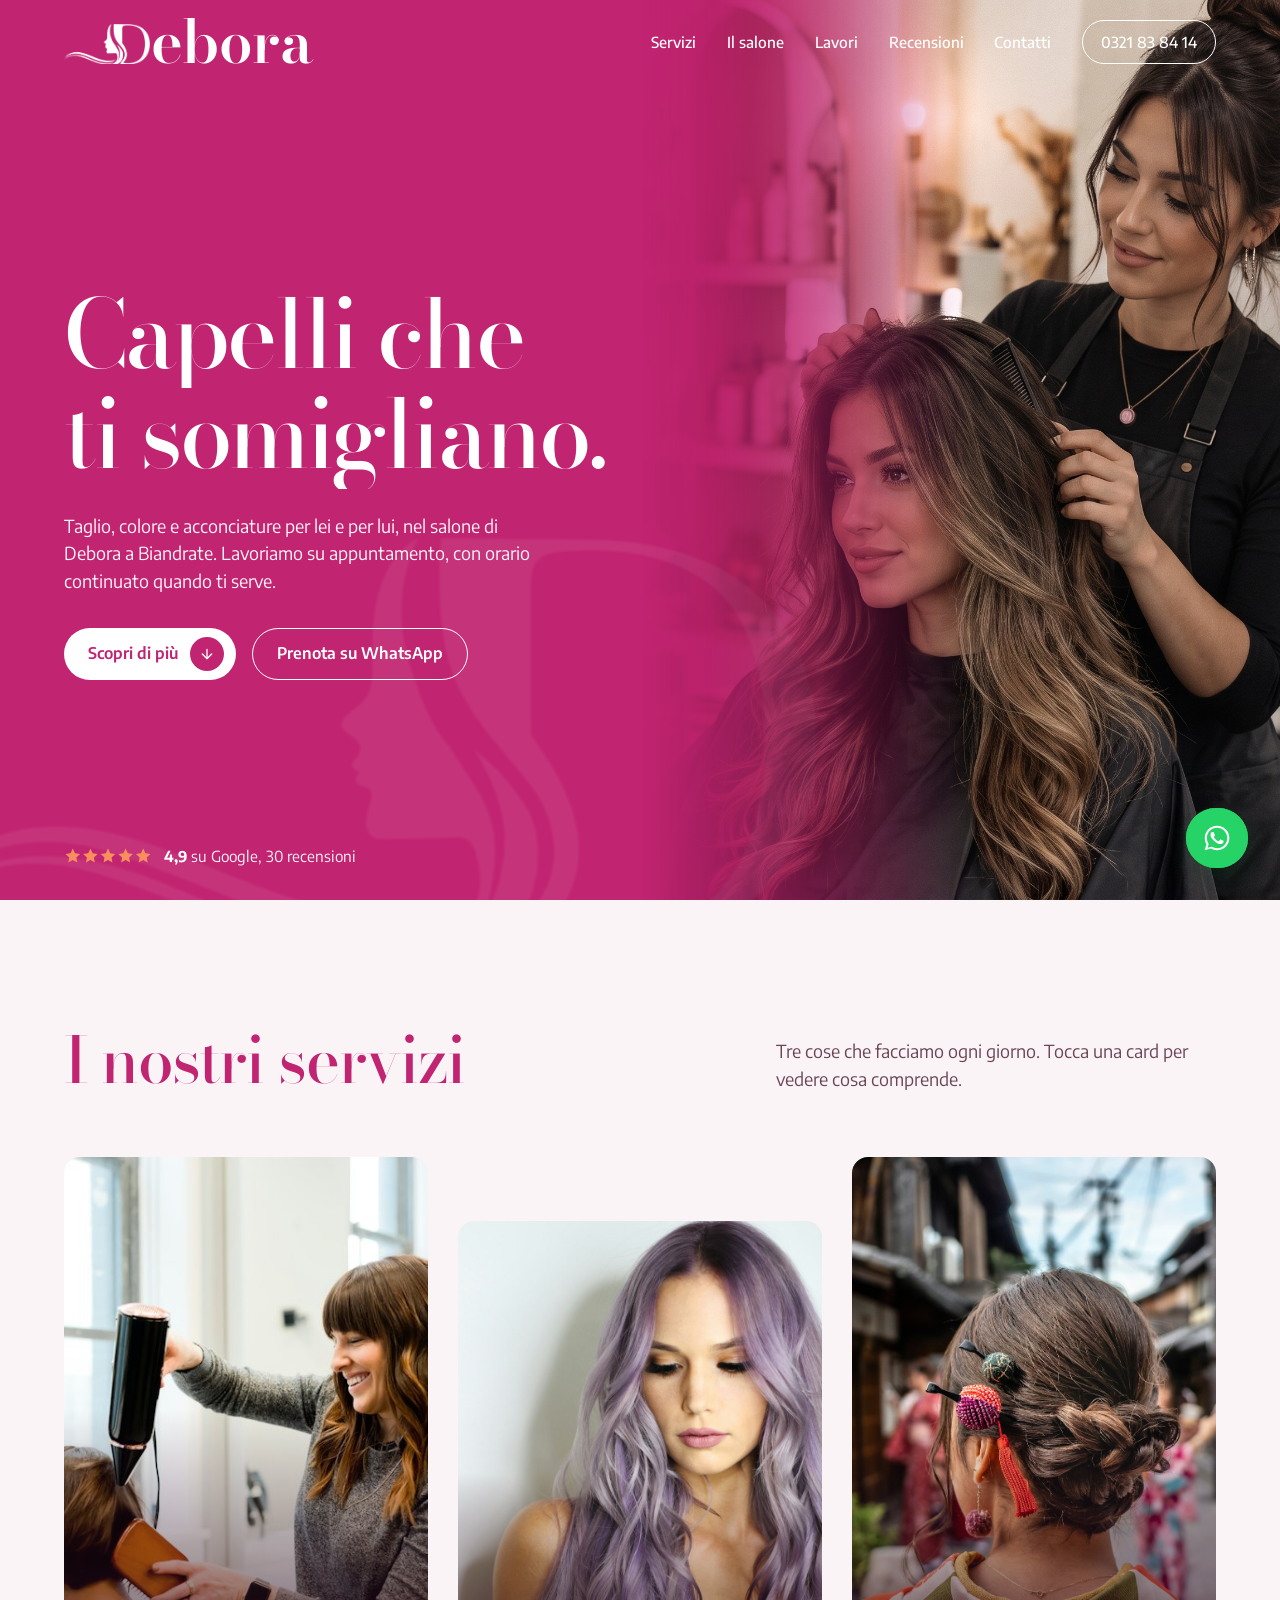
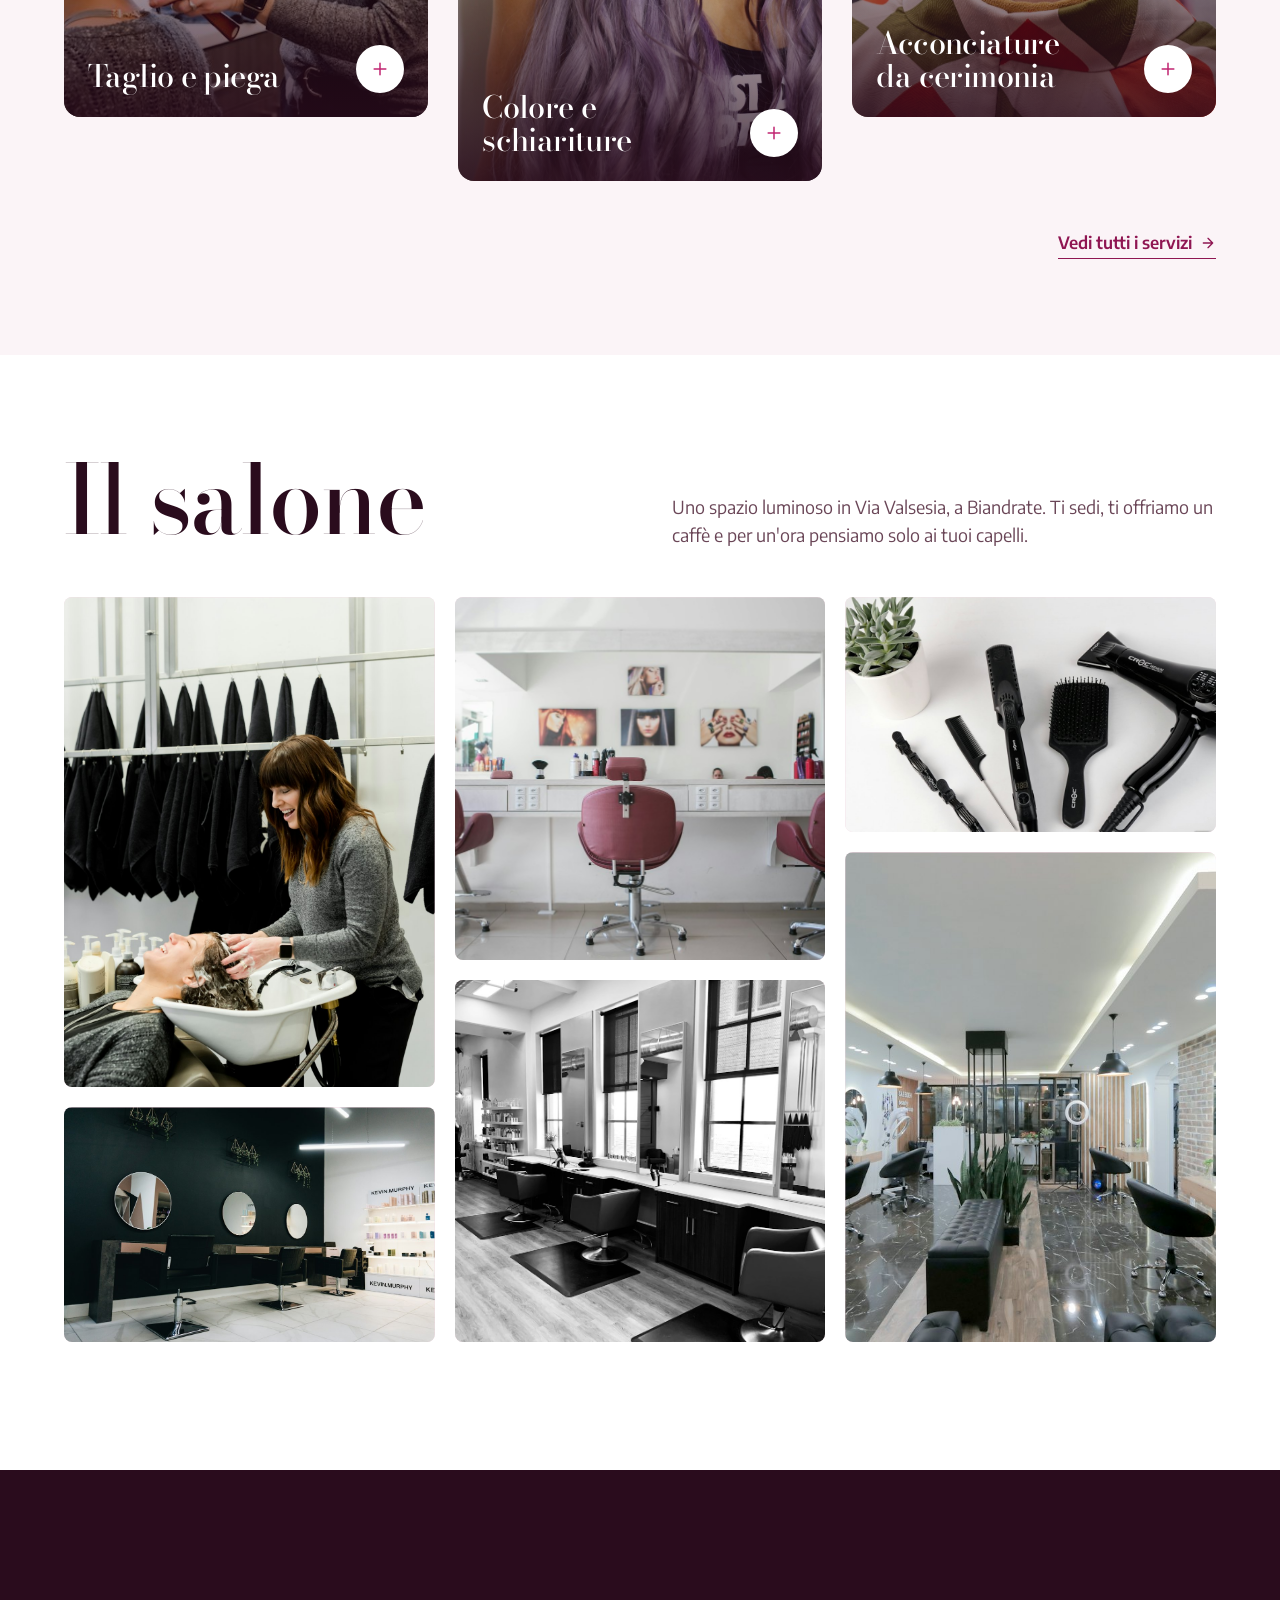
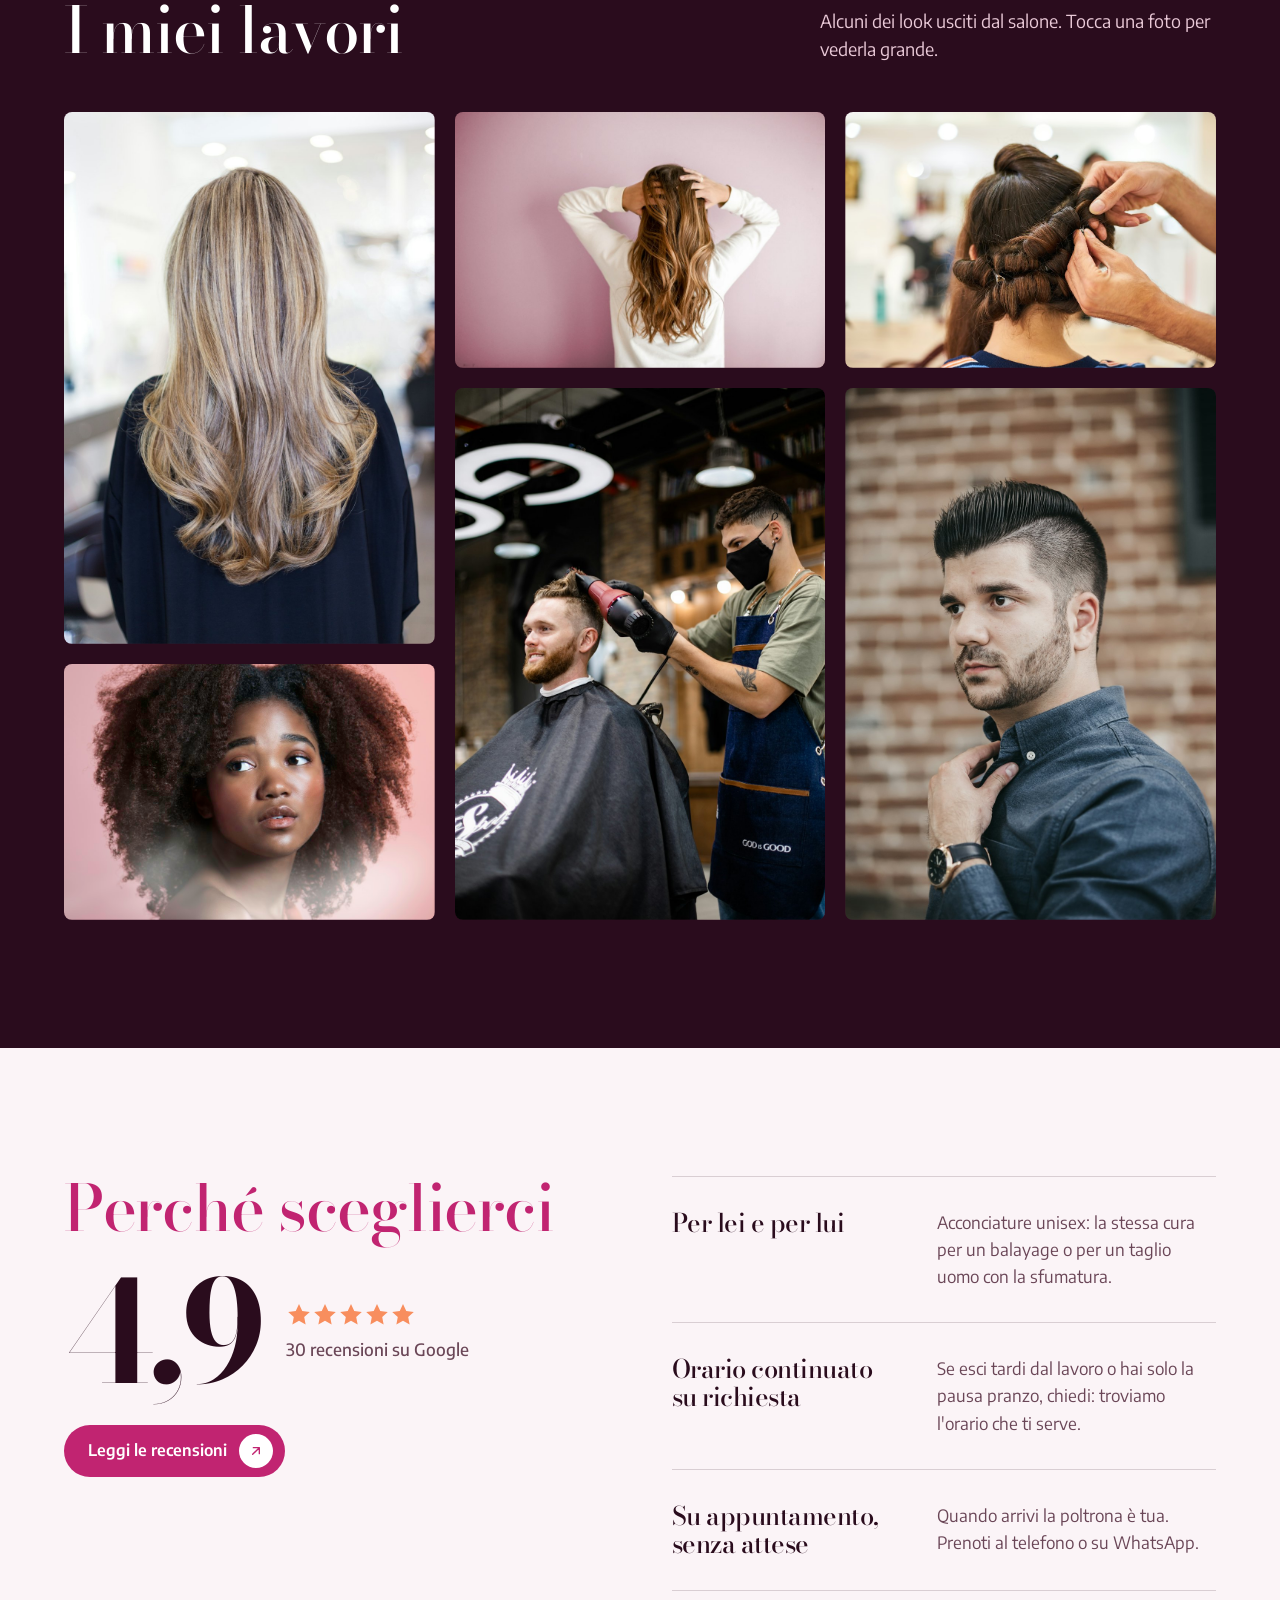
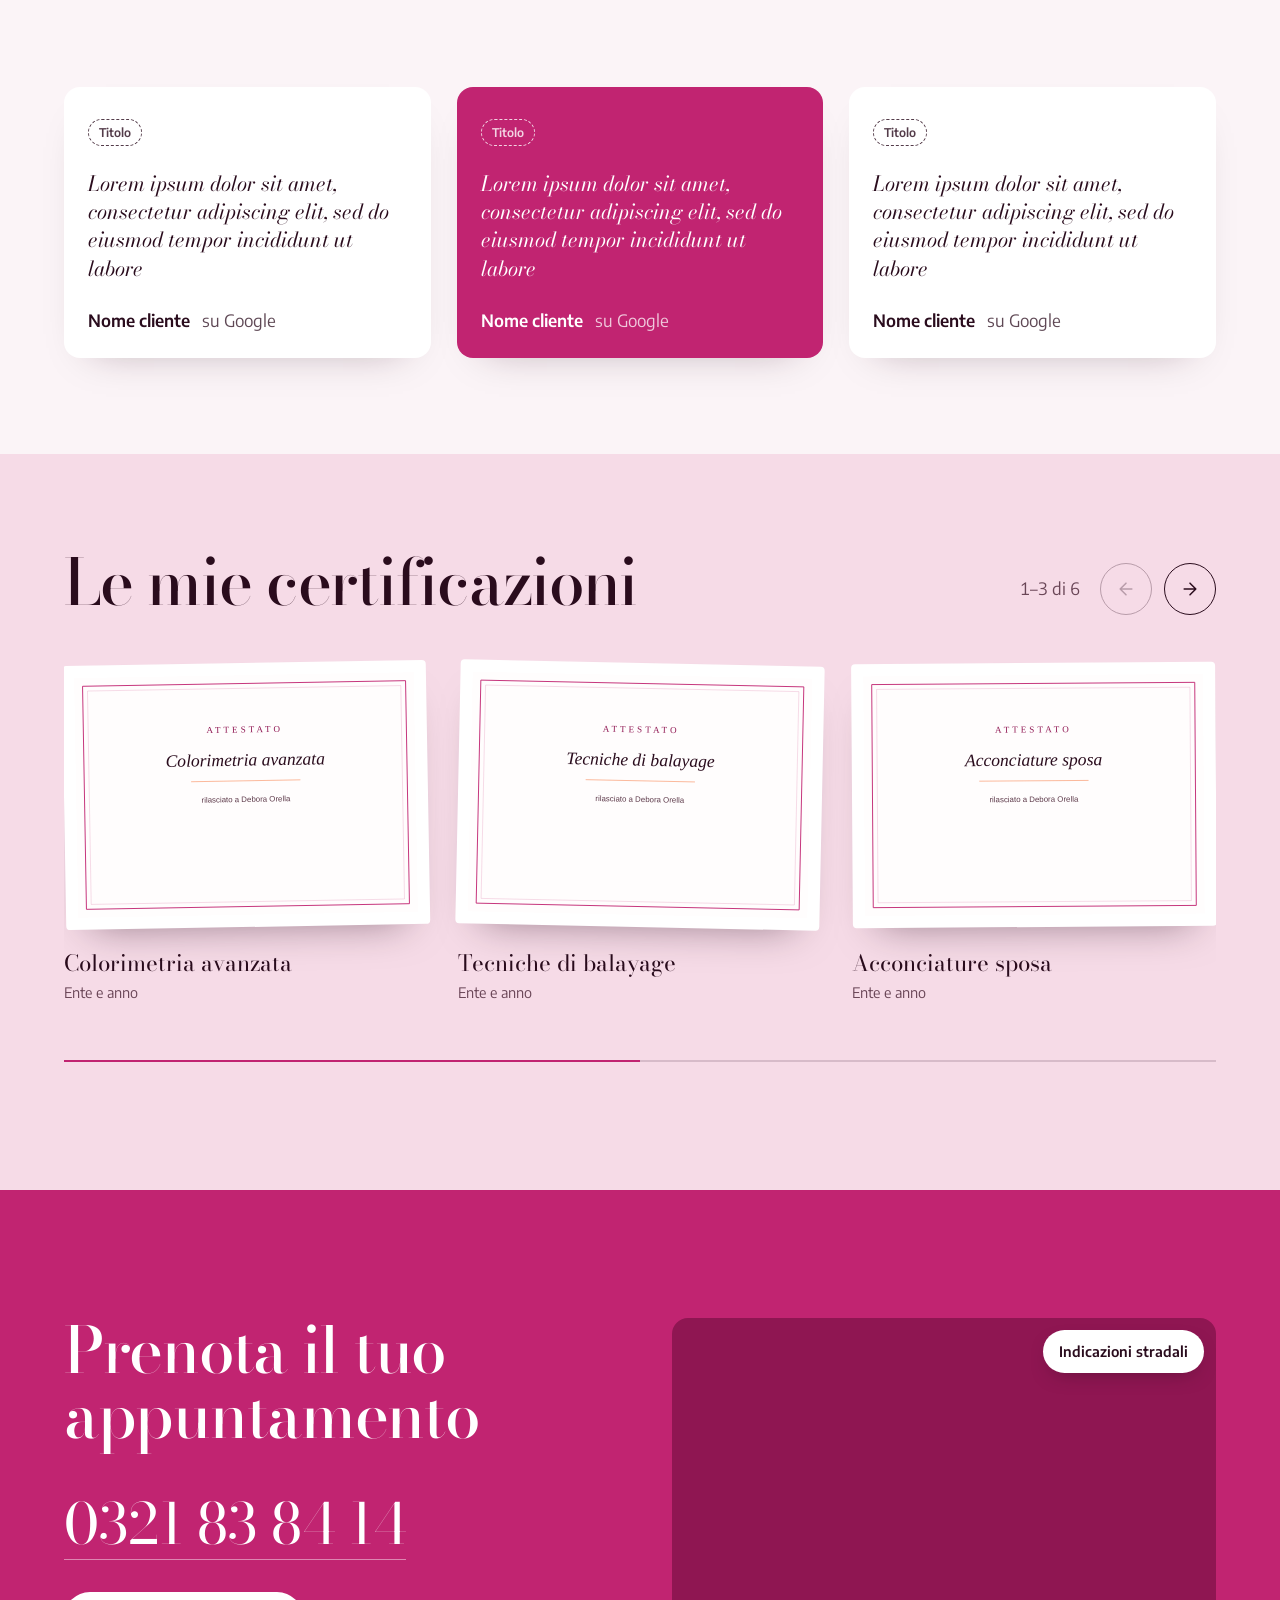
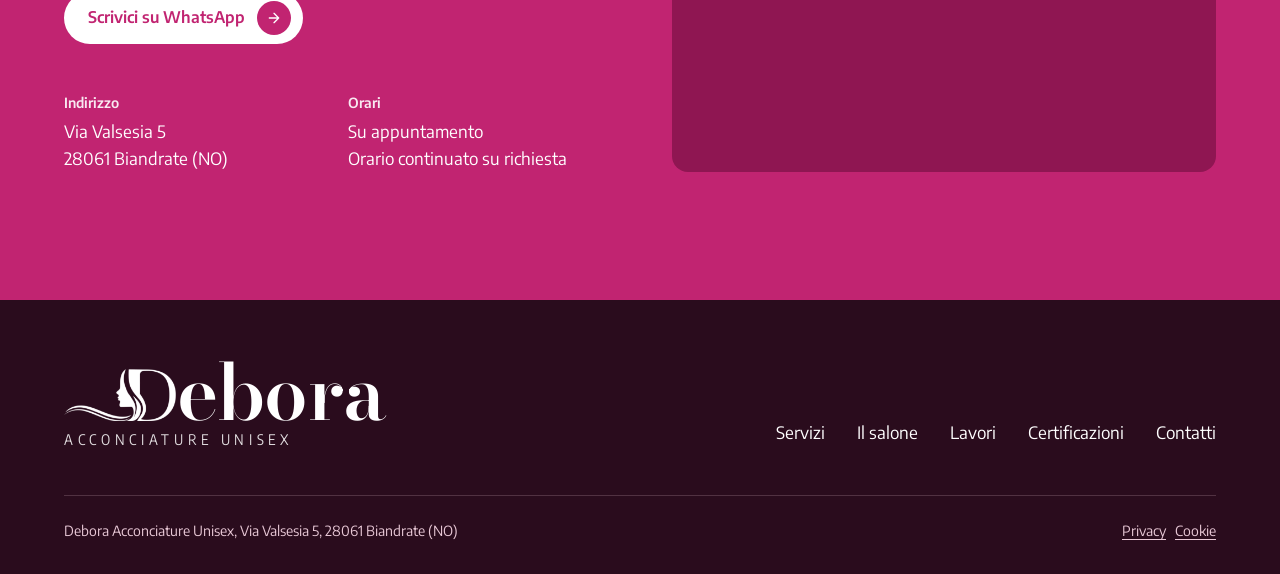
==== commit a3544eb4: "text changes" ====
--- a/index.html
+++ b/index.html
@@ -87,13 +87,13 @@
           <article class="flip-card" data-reveal="rise">
             <div class="flip-inner">
               <div class="flip-face flip-front">
-                <img src="/img/servizi/taglio.jpg" alt="Piega con phon e spazzola in salone" loading="lazy"
-                  width="900" height="601" />
+                <img src="/img/servizi/taglio.jpg" alt="Piega con phon e spazzola in salone" loading="lazy" width="900"
+                  height="601" />
                 <div class="flip-front-text">
                   <h3>Taglio e piega</h3>
                   <button class="flip-toggle" type="button" data-flip aria-label="Dettagli: Taglio e piega">
-                    <svg viewBox="0 0 24 24" fill="none" stroke="currentColor" stroke-width="1.8"
-                      stroke-linecap="round" aria-hidden="true">
+                    <svg viewBox="0 0 24 24" fill="none" stroke="currentColor" stroke-width="1.8" stroke-linecap="round"
+                      aria-hidden="true">
                       <path d="M12 5v14M5 12h14" />
                     </svg>
                   </button>
@@ -116,8 +116,8 @@
                         <path d="M5 12h14M12 5l7 7-7 7" />
                       </svg></span></a>
                   <button class="flip-toggle" type="button" data-flip aria-label="Torna alla foto">
-                    <svg viewBox="0 0 24 24" fill="none" stroke="currentColor" stroke-width="1.8"
-                      stroke-linecap="round" aria-hidden="true">
+                    <svg viewBox="0 0 24 24" fill="none" stroke="currentColor" stroke-width="1.8" stroke-linecap="round"
+                      aria-hidden="true">
                       <path d="M6 6l12 12M18 6L6 18" />
                     </svg>
                   </button>
@@ -135,8 +135,8 @@
                 <div class="flip-front-text">
                   <h3>Colore e schiariture</h3>
                   <button class="flip-toggle" type="button" data-flip aria-label="Dettagli: Colore e schiariture">
-                    <svg viewBox="0 0 24 24" fill="none" stroke="currentColor" stroke-width="1.8"
-                      stroke-linecap="round" aria-hidden="true">
+                    <svg viewBox="0 0 24 24" fill="none" stroke="currentColor" stroke-width="1.8" stroke-linecap="round"
+                      aria-hidden="true">
                       <path d="M12 5v14M5 12h14" />
                     </svg>
                   </button>
@@ -159,8 +159,8 @@
                         <path d="M5 12h14M12 5l7 7-7 7" />
                       </svg></span></a>
                   <button class="flip-toggle" type="button" data-flip aria-label="Torna alla foto">
-                    <svg viewBox="0 0 24 24" fill="none" stroke="currentColor" stroke-width="1.8"
-                      stroke-linecap="round" aria-hidden="true">
+                    <svg viewBox="0 0 24 24" fill="none" stroke="currentColor" stroke-width="1.8" stroke-linecap="round"
+                      aria-hidden="true">
                       <path d="M6 6l12 12M18 6L6 18" />
                     </svg>
                   </button>
@@ -173,14 +173,13 @@
           <article class="flip-card" data-reveal="rise" style="--d: .24s">
             <div class="flip-inner">
               <div class="flip-face flip-front">
-                <img src="/img/servizi/acconciature.jpg" alt="Raccolto intrecciato con fermagli colorati"
-                  loading="lazy" width="900" height="1350" />
+                <img src="/img/servizi/acconciature.jpg" alt="Raccolto intrecciato con fermagli colorati" loading="lazy"
+                  width="900" height="1350" />
                 <div class="flip-front-text">
                   <h3>Acconciature da cerimonia</h3>
-                  <button class="flip-toggle" type="button" data-flip
-                    aria-label="Dettagli: Acconciature da cerimonia">
-                    <svg viewBox="0 0 24 24" fill="none" stroke="currentColor" stroke-width="1.8"
-                      stroke-linecap="round" aria-hidden="true">
+                  <button class="flip-toggle" type="button" data-flip aria-label="Dettagli: Acconciature da cerimonia">
+                    <svg viewBox="0 0 24 24" fill="none" stroke="currentColor" stroke-width="1.8" stroke-linecap="round"
+                      aria-hidden="true">
                       <path d="M12 5v14M5 12h14" />
                     </svg>
                   </button>
@@ -203,8 +202,8 @@
                         <path d="M5 12h14M12 5l7 7-7 7" />
                       </svg></span></a>
                   <button class="flip-toggle" type="button" data-flip aria-label="Torna alla foto">
-                    <svg viewBox="0 0 24 24" fill="none" stroke="currentColor" stroke-width="1.8"
-                      stroke-linecap="round" aria-hidden="true">
+                    <svg viewBox="0 0 24 24" fill="none" stroke="currentColor" stroke-width="1.8" stroke-linecap="round"
+                      aria-hidden="true">
                       <path d="M6 6l12 12M18 6L6 18" />
                     </svg>
                   </button>
@@ -216,8 +215,7 @@
 
         <div class="services-more">
           <a class="link-arrow" href="/servizi.html">Vedi tutti i servizi <svg viewBox="0 0 24 24" fill="none"
-              stroke="currentColor" stroke-width="2" stroke-linecap="round" stroke-linejoin="round"
-              aria-hidden="true">
+              stroke="currentColor" stroke-width="2" stroke-linecap="round" stroke-linejoin="round" aria-hidden="true">
               <path d="M5 12h14M12 5l7 7-7 7" />
             </svg></a>
         </div>
@@ -287,8 +285,8 @@
           </button>
           <button class="work work-tall" type="button" data-lightbox data-caption="Taglio uomo, laterali corti"
             data-reveal="clip" style="--d: .05s">
-            <img src="/img/lavori/lavoro-6.jpg" alt="Uomo con taglio corto ai lati durante la piega"
-              loading="lazy" width="1000" height="1500" />
+            <img src="/img/lavori/lavoro-6.jpg" alt="Uomo con taglio corto ai lati durante la piega" loading="lazy"
+              width="1000" height="1500" />
             <span class="work-cap">Taglio uomo</span>
           </button>
           <button class="work" type="button" data-lightbox data-caption="Ricci naturali definiti" data-reveal="clip"
@@ -327,10 +325,9 @@
               <span>30 recensioni su Google</span>
             </div>
           </div>
-          <a class="btn btn-solid"
-            href="https://www.google.com/maps/search/?api=1&amp;query=Orella+Debora+Biandrate" target="_blank"
-            rel="noopener">Leggi le recensioni <span class="btn-icon"><svg viewBox="0 0 24 24" fill="none"
-                stroke="currentColor" stroke-width="2" stroke-linecap="round" stroke-linejoin="round"
+          <a class="btn btn-solid" href="https://www.google.com/maps/search/?api=1&amp;query=Orella+Debora+Biandrate"
+            target="_blank" rel="noopener">Leggi le recensioni <span class="btn-icon"><svg viewBox="0 0 24 24"
+                fill="none" stroke="currentColor" stroke-width="2" stroke-linecap="round" stroke-linejoin="round"
                 aria-hidden="true">
                 <path d="M7 17L17 7M8 7h9v9" />
               </svg></span></a>
@@ -356,20 +353,18 @@
       <div class="wrap">
         <div class="reviews">
           <figure class="review" data-reveal="rise">
-            <span class="review-flag">Testo segnaposto</span>
-            <blockquote>Incolla qui una recensione reale da Google: due o tre frasi, così come le ha scritte la
-              cliente.</blockquote>
+            <span class="review-flag">Titolo</span>
+            <blockquote>Lorem ipsum dolor sit amet, consectetur adipiscing elit, sed do eiusmod tempor incididunt ut labore</blockquote>
             <figcaption>Nome cliente <span>su Google</span></figcaption>
           </figure>
           <figure class="review" data-reveal="rise" style="--d: .08s">
-            <span class="review-flag">Testo segnaposto</span>
-            <blockquote>Seconda recensione: meglio una che racconta un servizio preciso, per esempio un colore o
-              un'acconciatura.</blockquote>
+            <span class="review-flag">Titolo</span>
+            <blockquote>Lorem ipsum dolor sit amet, consectetur adipiscing elit, sed do eiusmod tempor incididunt ut labore</blockquote>
             <figcaption>Nome cliente <span>su Google</span></figcaption>
           </figure>
           <figure class="review" data-reveal="rise" style="--d: .16s">
-            <span class="review-flag">Testo segnaposto</span>
-            <blockquote>Terza recensione: se possibile di un cliente uomo, per mostrare che il salone è unisex.
+            <span class="review-flag">Titolo</span>
+            <blockquote>Lorem ipsum dolor sit amet, consectetur adipiscing elit, sed do eiusmod tempor incididunt ut labore
             </blockquote>
             <figcaption>Nome cliente <span>su Google</span></figcaption>
           </figure>
@@ -404,48 +399,54 @@
         <ul class="carousel-track" aria-label="Certificazioni, scorri in orizzontale">
           <li class="cert">
             <a href="/img/certificazioni/certificato-1.svg" target="_blank" rel="noopener">
-              <span class="cert-paper"><img src="/img/certificazioni/certificato-1.svg" alt="Attestato di colorimetria avanzata"
-                  loading="lazy" width="1123" height="794" draggable="false" /></span>
+              <span class="cert-paper"><img src="/img/certificazioni/certificato-1.svg"
+                  alt="Attestato di colorimetria avanzata" loading="lazy" width="1123" height="794"
+                  draggable="false" /></span>
               <span class="cert-name">Colorimetria avanzata</span>
-              <span class="cert-meta">Ente e anno da inserire</span>
+              <span class="cert-meta">Ente e anno</span>
             </a>
           </li>
           <li class="cert">
             <a href="/img/certificazioni/certificato-2.svg" target="_blank" rel="noopener">
-              <span class="cert-paper"><img src="/img/certificazioni/certificato-2.svg" alt="Attestato sulle tecniche di balayage"
-                  loading="lazy" width="1123" height="794" draggable="false" /></span>
+              <span class="cert-paper"><img src="/img/certificazioni/certificato-2.svg"
+                  alt="Attestato sulle tecniche di balayage" loading="lazy" width="1123" height="794"
+                  draggable="false" /></span>
               <span class="cert-name">Tecniche di balayage</span>
-              <span class="cert-meta">Ente e anno da inserire</span>
+              <span class="cert-meta">Ente e anno</span>
             </a>
           </li>
           <li class="cert">
             <a href="/img/certificazioni/certificato-3.svg" target="_blank" rel="noopener">
-              <span class="cert-paper"><img src="/img/certificazioni/certificato-3.svg" alt="Attestato di acconciature sposa"
-                  loading="lazy" width="1123" height="794" draggable="false" /></span>
+              <span class="cert-paper"><img src="/img/certificazioni/certificato-3.svg"
+                  alt="Attestato di acconciature sposa" loading="lazy" width="1123" height="794"
+                  draggable="false" /></span>
               <span class="cert-name">Acconciature sposa</span>
-              <span class="cert-meta">Ente e anno da inserire</span>
+              <span class="cert-meta">Ente e anno</span>
             </a>
           </li>
           <li class="cert">
             <a href="/img/certificazioni/certificato-4.svg" target="_blank" rel="noopener">
-              <span class="cert-paper"><img src="/img/certificazioni/certificato-4.svg" alt="Attestato di taglio uomo e sfumature"
-                  loading="lazy" width="1123" height="794" draggable="false" /></span>
+              <span class="cert-paper"><img src="/img/certificazioni/certificato-4.svg"
+                  alt="Attestato di taglio uomo e sfumature" loading="lazy" width="1123" height="794"
+                  draggable="false" /></span>
               <span class="cert-name">Taglio uomo e sfumature</span>
               <span class="cert-meta">Ente e anno da inserire</span>
             </a>
           </li>
           <li class="cert">
             <a href="/img/certificazioni/certificato-5.svg" target="_blank" rel="noopener">
-              <span class="cert-paper"><img src="/img/certificazioni/certificato-5.svg" alt="Attestato di trattamenti ricostruttivi"
-                  loading="lazy" width="1123" height="794" draggable="false" /></span>
+              <span class="cert-paper"><img src="/img/certificazioni/certificato-5.svg"
+                  alt="Attestato di trattamenti ricostruttivi" loading="lazy" width="1123" height="794"
+                  draggable="false" /></span>
               <span class="cert-name">Trattamenti ricostruttivi</span>
               <span class="cert-meta">Ente e anno da inserire</span>
             </a>
           </li>
           <li class="cert">
             <a href="/img/certificazioni/certificato-6.svg" target="_blank" rel="noopener">
-              <span class="cert-paper"><img src="/img/certificazioni/certificato-6.svg" alt="Attestato di aggiornamento tendenze"
-                  loading="lazy" width="1123" height="794" draggable="false" /></span>
+              <span class="cert-paper"><img src="/img/certificazioni/certificato-6.svg"
+                  alt="Attestato di aggiornamento tendenze" loading="lazy" width="1123" height="794"
+                  draggable="false" /></span>
               <span class="cert-name">Aggiornamento tendenze</span>
               <span class="cert-meta">Ente e anno da inserire</span>
             </a>
@@ -495,10 +496,9 @@
 
   <svg width="0" height="0" style="position:absolute" aria-hidden="true">
     <symbol id="star" viewBox="0 0 20 20">
-      <path fill="currentColor"
-        d="M10 1.6l2.5 5.3 5.8.7-4.3 4 1.1 5.7L10 14.5l-5.1 2.8L6 11.6 1.7 7.6l5.8-.7z" />
+      <path fill="currentColor" d="M10 1.6l2.5 5.3 5.8.7-4.3 4 1.1 5.7L10 14.5l-5.1 2.8L6 11.6 1.7 7.6l5.8-.7z" />
     </symbol>
   </svg>
 </body>
 
-</html>
+</html>
